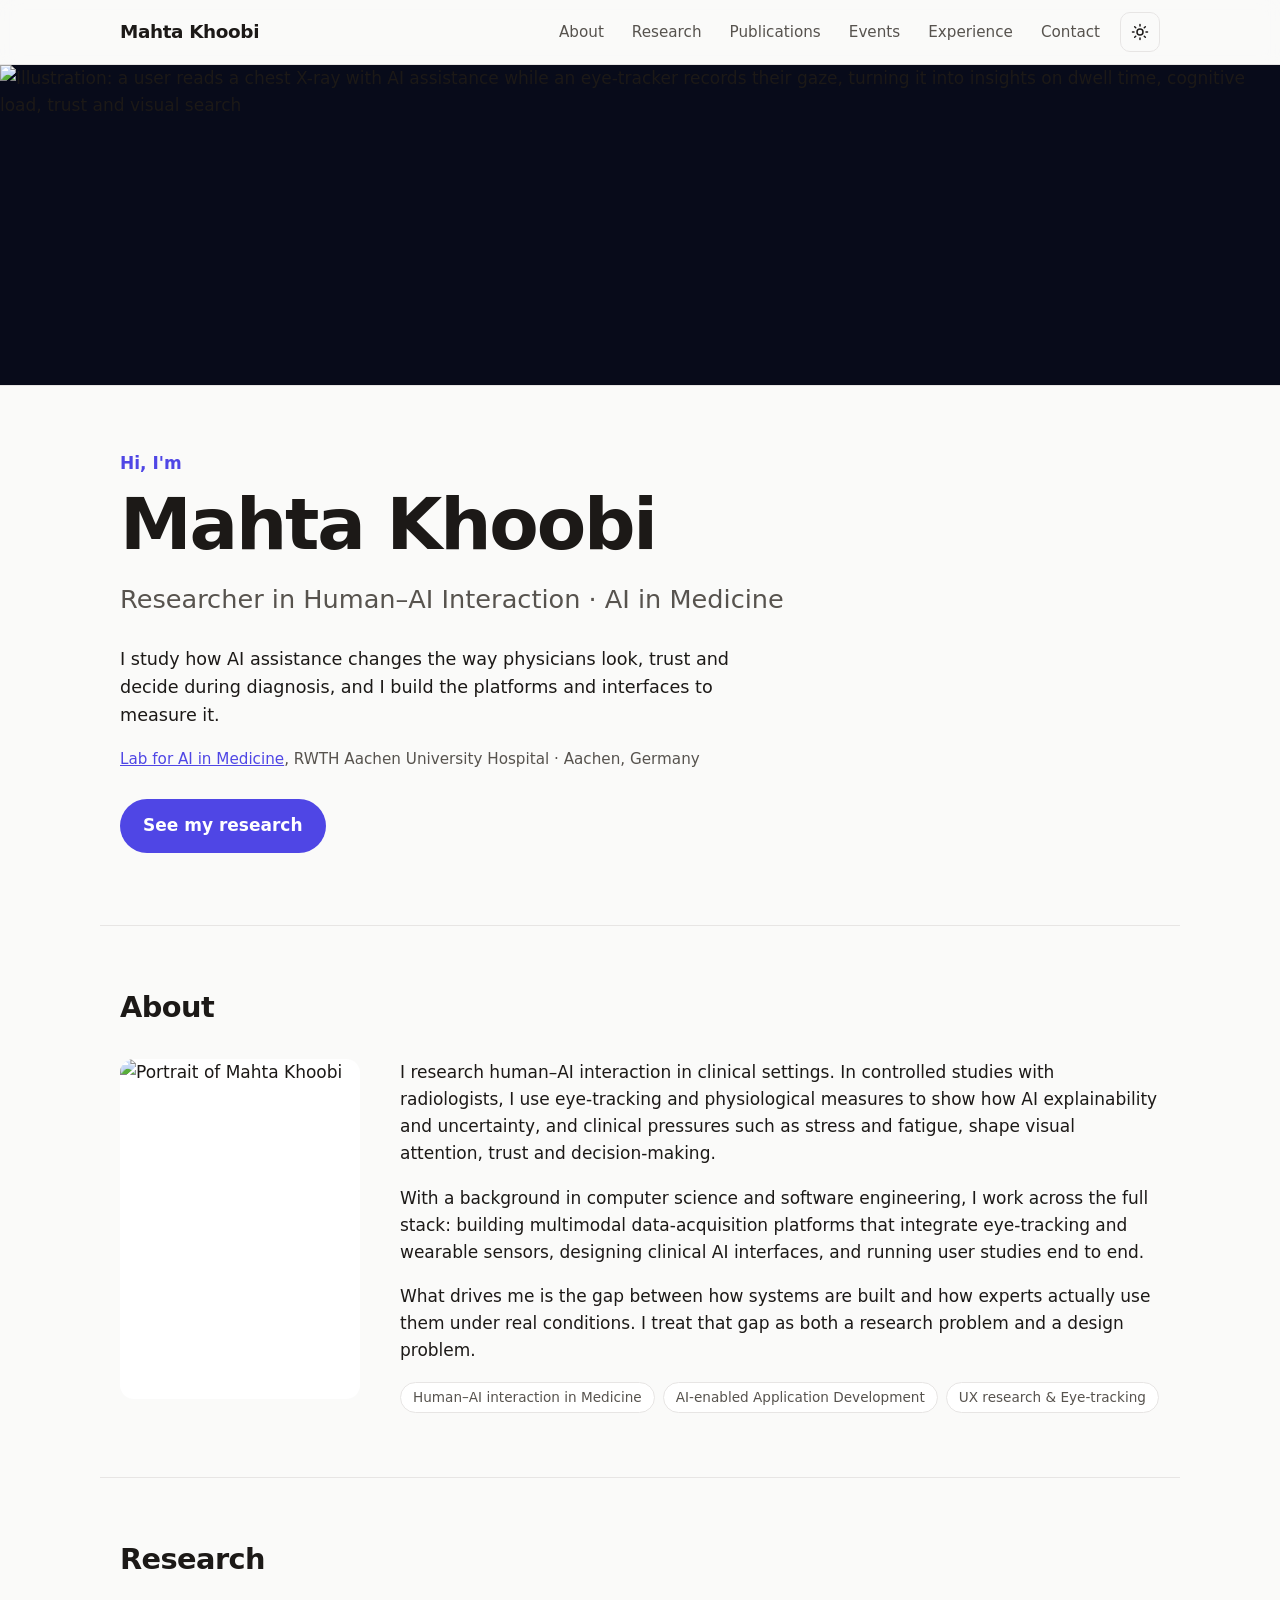
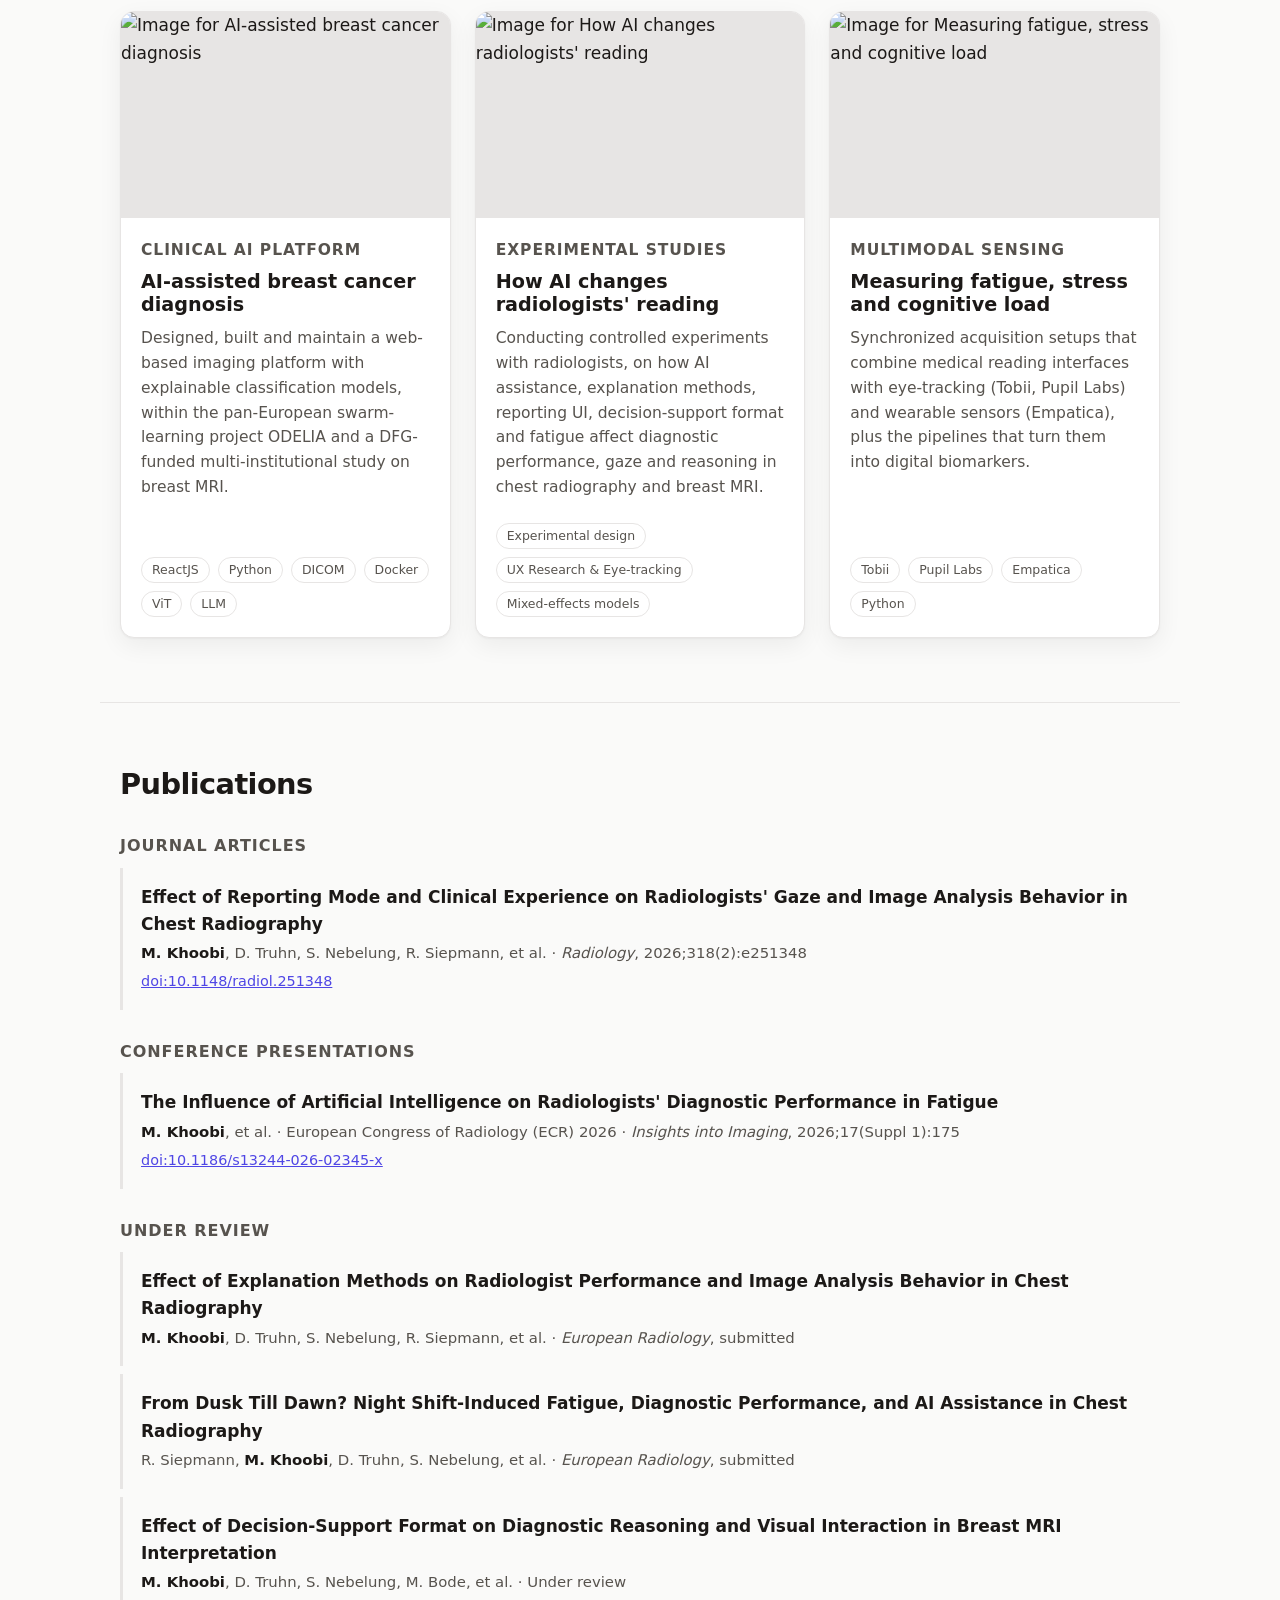
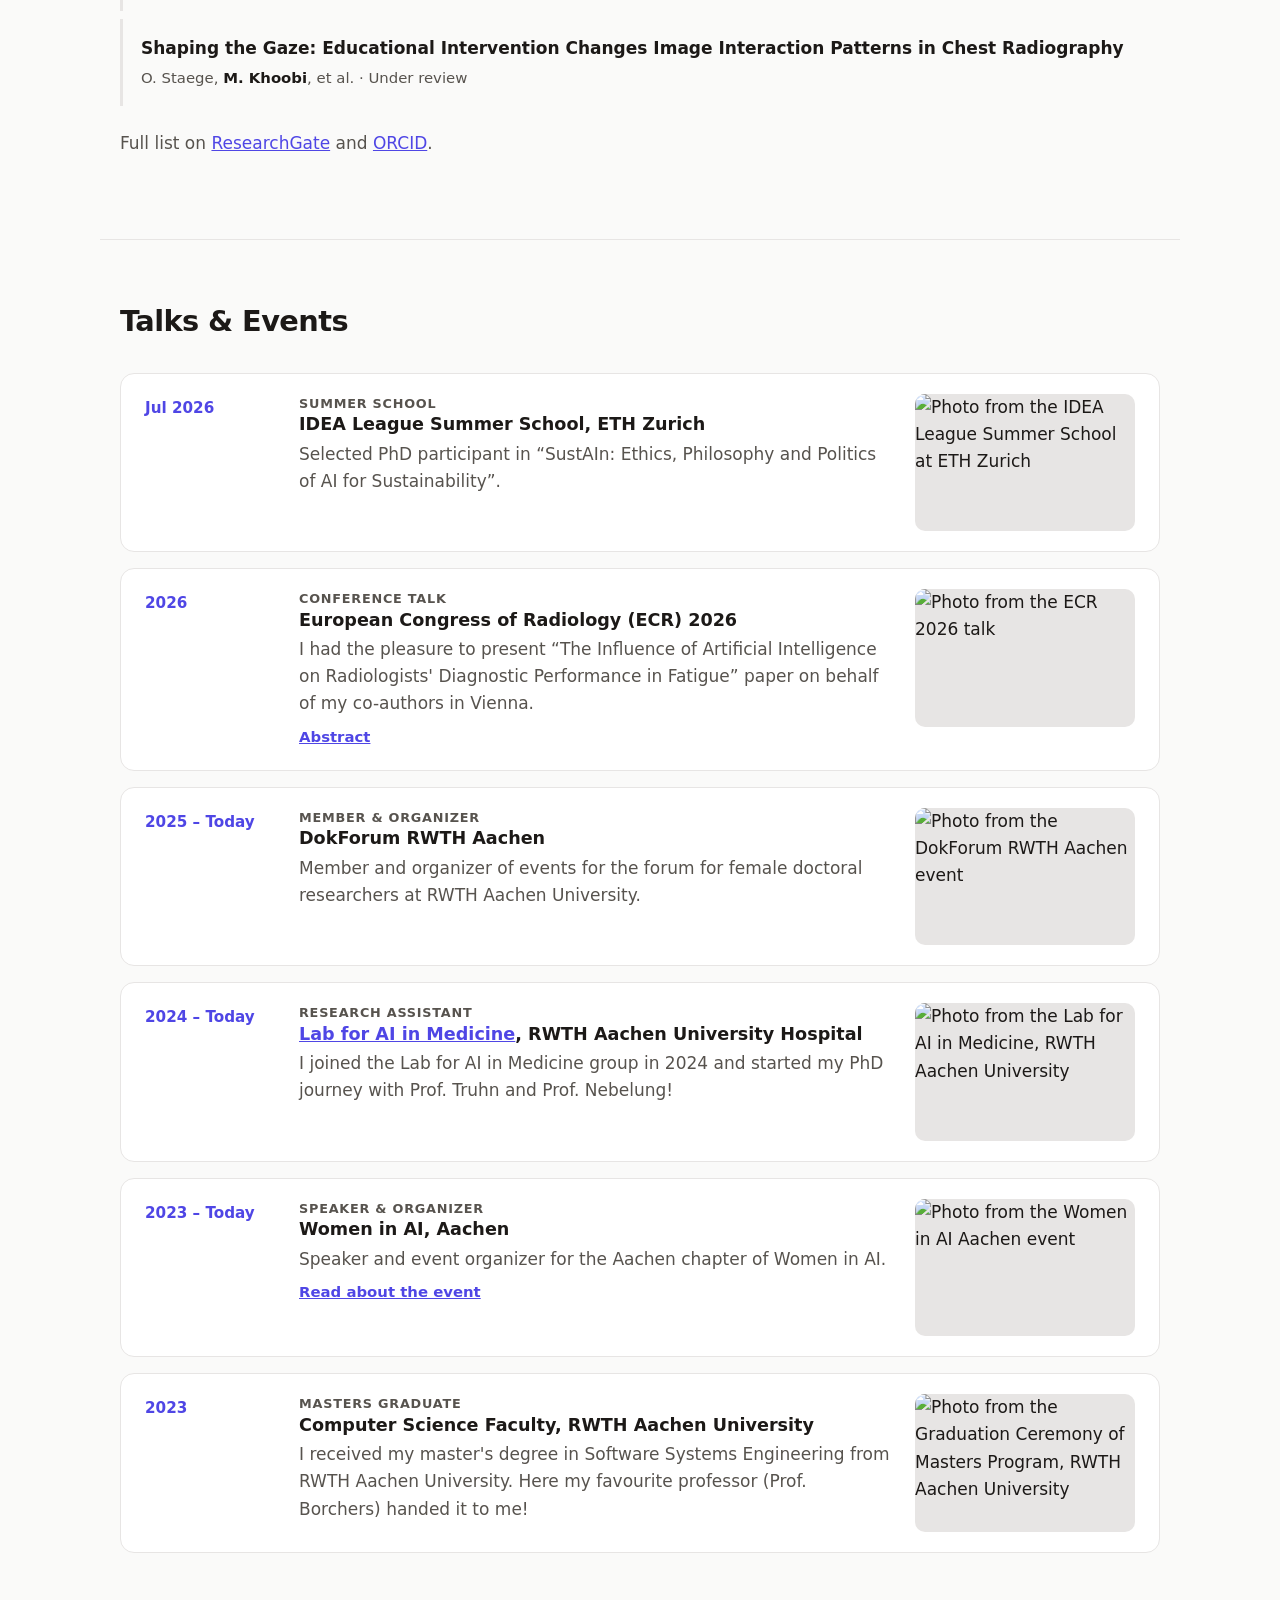
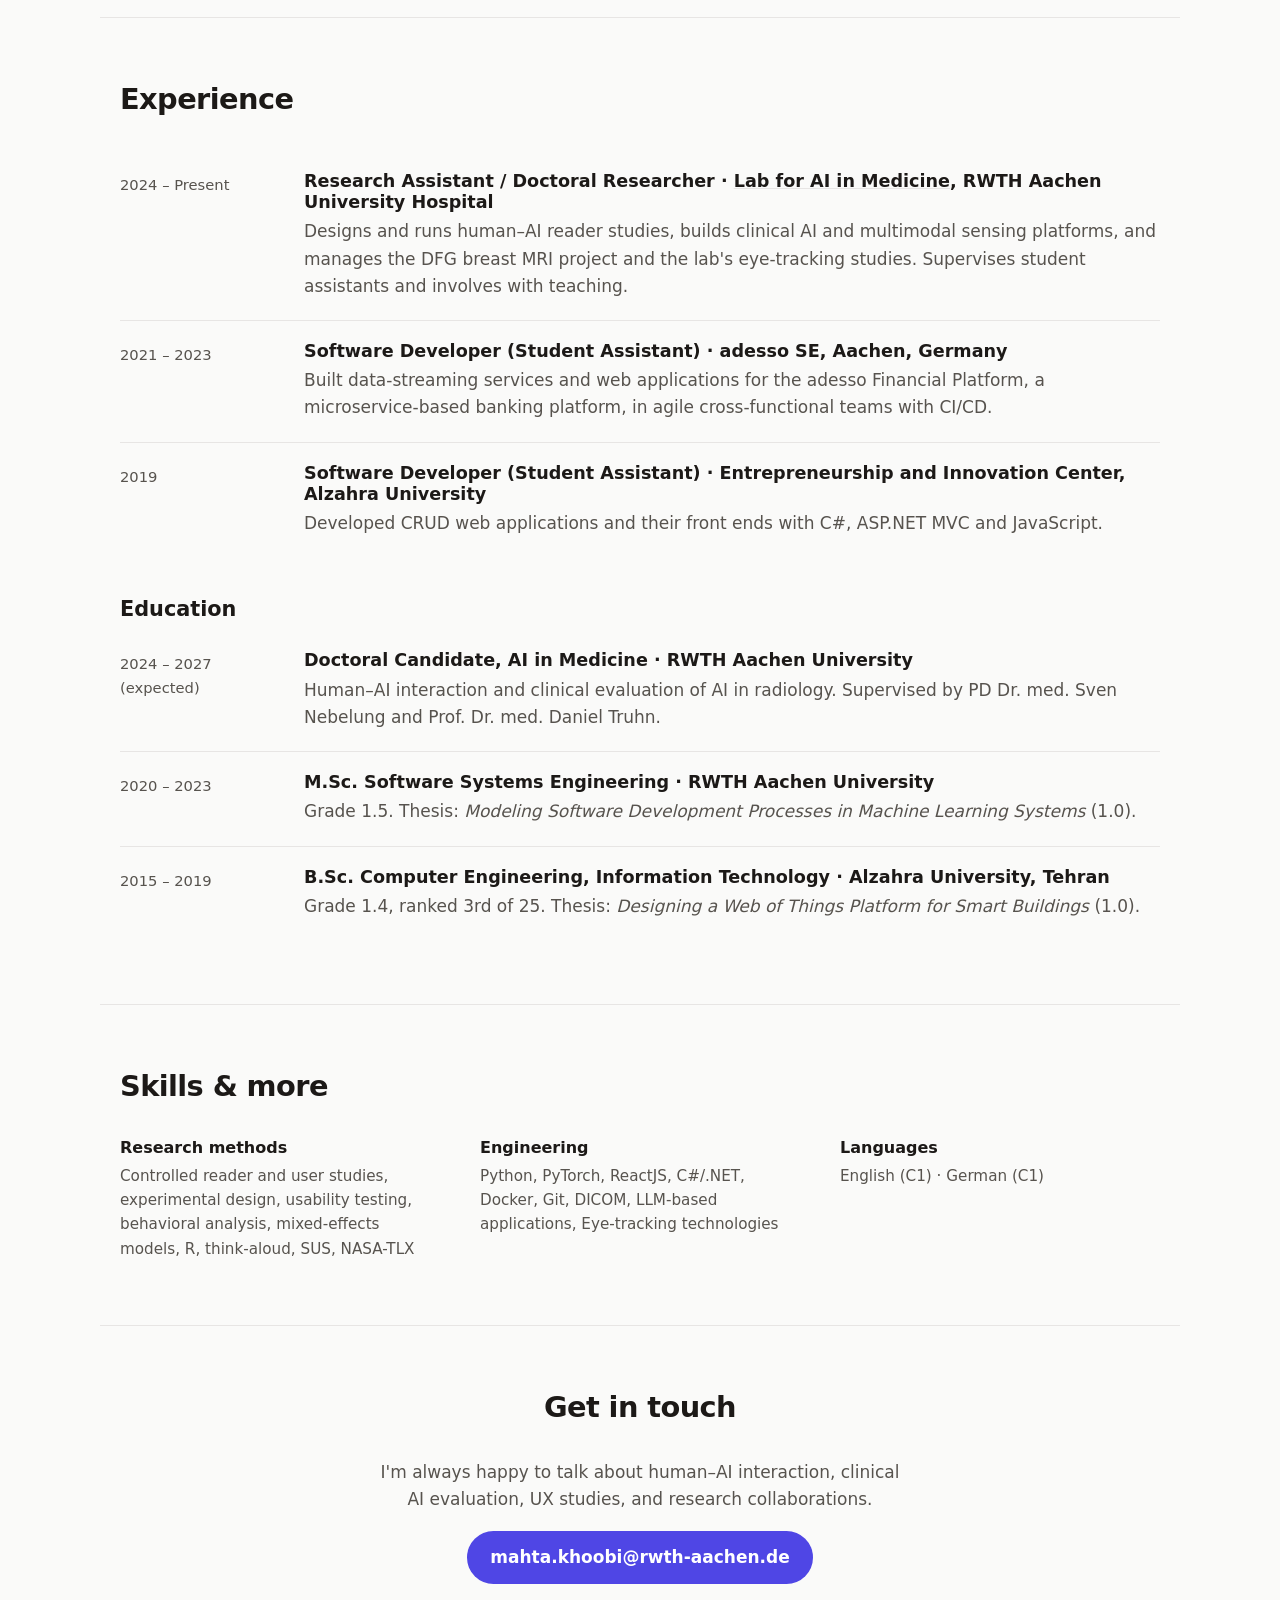
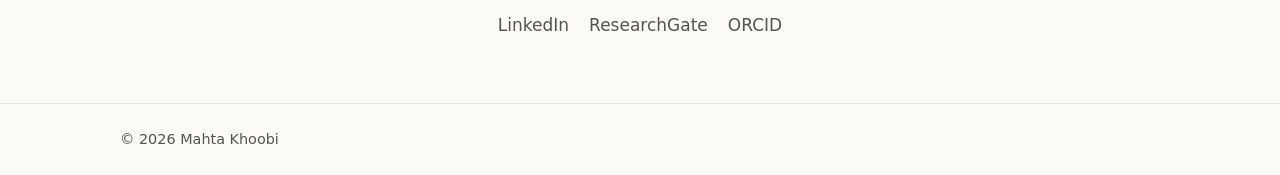
==== index.html @ 32b4226f "Add files via upload" ====
<!doctype html>
<html lang="en">
<head>
  <meta charset="utf-8">
  <meta name="viewport" content="width=device-width, initial-scale=1">
  <title>Mahta Khoobi · Human–AI Interaction in Clinical AI</title>
  <meta name="description" content="Mahta Khoobi is a doctoral researcher at RWTH Aachen University studying how AI assistance changes the way radiologists look, trust and decide.">
  <meta property="og:title" content="Mahta Khoobi · Human–AI Interaction in Clinical AI">
  <meta property="og:description" content="Doctoral researcher at RWTH Aachen University studying how AI assistance changes the way radiologists look, trust and decide.">
  <meta property="og:type" content="website">
  <meta property="og:image" content="assets/cover2.jpg">
  <link rel="icon" href="assets/favicon.svg" type="image/svg+xml">
  <link rel="stylesheet" href="styles.css">
  <script>
    // Apply saved theme before paint to avoid a flash.
    try {
      var t = localStorage.getItem('theme');
      if (t) document.documentElement.dataset.theme = t;
    } catch (e) {}
  </script>
</head>
<body>
  <a class="skip-link" href="#main">Skip to content</a>

  <header class="site-header">
    <div class="container header-inner">
      <a class="logo" href="#top" aria-label="Home">Mahta Khoobi</a>
      <nav class="nav" aria-label="Main">
        <button class="nav-toggle" aria-expanded="false" aria-controls="nav-links" aria-label="Open menu">
          <span></span><span></span><span></span>
        </button>
        <ul id="nav-links" class="nav-links">
          <li><a href="#about">About</a></li>
          <li><a href="#research">Research</a></li>
          <li><a href="#publications">Publications</a></li>
          <li><a href="#events">Events</a></li>
          <li><a href="#experience">Experience</a></li>
          <li><a href="#contact">Contact</a></li>
        </ul>
        <button class="theme-toggle" aria-label="Toggle dark mode" title="Toggle dark mode">
          <svg class="icon-sun" viewBox="0 0 24 24" aria-hidden="true"><circle cx="12" cy="12" r="4"/><path d="M12 2v2M12 20v2M4.9 4.9l1.4 1.4M17.7 17.7l1.4 1.4M2 12h2M20 12h2M4.9 19.1l1.4-1.4M17.7 6.3l1.4-1.4"/></svg>
          <svg class="icon-moon" viewBox="0 0 24 24" aria-hidden="true"><path d="M21 12.8A9 9 0 1 1 11.2 3a7 7 0 0 0 9.8 9.8z"/></svg>
        </button>
      </nav>
    </div>
  </header>

  <main id="main">
    <!-- ============ COVER ============ -->
    <div class="cover">
      <img src="assets/cover2.jpg" alt="Illustration: a user reads a chest X-ray with AI assistance while an eye-tracker records their gaze, turning it into insights on dwell time, cognitive load, trust and visual search" width="2400" height="600">
    </div>

    <!-- ============ HERO ============ -->
    <section id="top" class="hero container">
      <p class="eyebrow">Hi, I'm</p>
      <h1>Mahta Khoobi</h1>
      <p class="hero-role">Researcher in Human–AI Interaction · AI in Medicine</p>
      <p class="hero-pitch">I study how AI assistance changes the way physicians look, trust and decide during diagnosis, and I build the platforms and interfaces to measure it.</p>
      <p class="hero-meta"><a href="https://truhn.ai/page_id_34" target="_blank" rel="noopener">Lab for AI in Medicine</a>, RWTH Aachen University Hospital · Aachen, Germany</p>
      <div class="hero-actions">
        <a class="btn btn-primary" href="#research">See my research</a>
      </div>
    </section>

    <!-- ============ ABOUT ============ -->
    <section id="about" class="section container">
      <h2 class="section-title">About</h2>
      <div class="about-grid">
        <img class="avatar" src="assets/mahta.jpeg" alt="Portrait of Mahta Khoobi" width="240" height="340">
        <div class="about-text">
          <p>I research human–AI interaction in clinical settings. In controlled studies with radiologists, I use eye-tracking and physiological measures to show how AI explainability and uncertainty, and clinical pressures such as stress and fatigue, shape visual attention, trust and decision-making.</p>
          <p>With a background in computer science and software engineering, I work across the full stack: building multimodal data-acquisition platforms that integrate eye-tracking and wearable sensors, designing clinical AI interfaces, and running user studies end to end.</p>
          <p>What drives me is the gap between how systems are built and how experts actually use them under real conditions. I treat that gap as both a research problem and a design problem.</p>
          <ul class="tags" aria-label="Research interests">
            <li>Human–AI interaction in Medicine</li>
                    <li>AI-enabled Application Development</li>
                     <li>UX research & Eye-tracking</li>
          
     
      
        
          </ul>
        </div>
      </div>
    </section>

    <!-- ============ RESEARCH ============ -->
    <!-- EDIT: to add an image to a research card, put it in assets/research/ (e.g. assets/research/reader-study.jpg)
         and change that card's src="assets/research/placeholder.svg" to point at it. -->
    <section id="research" class="section container">
      <h2 class="section-title">Research</h2>
      <div class="project-grid">

        <article class="card">
          <img class="card-img" src="assets/research/breast-mri-viewer.jpg" alt="Image for AI-assisted breast cancer diagnosis" loading="lazy">
          <div class="card-body">
            <p class="card-kicker">Clinical AI platform</p>
            <h3>AI-assisted breast cancer diagnosis</h3>
            <p>Designed, built and maintain a web-based imaging platform with explainable classification models, within the pan-European swarm-learning project ODELIA and a DFG-funded multi-institutional study on breast MRI.</p>
            <ul class="tags small"><li>ReactJS</li><li>Python</li><li>DICOM</li><li>Docker</li><li>ViT</li><li>LLM</li></ul>
          </div>
        </article>
        <article class="card">
          <img class="card-img" src="assets/research/reader-study-setup.jpg" alt="Image for How AI changes radiologists' reading" loading="lazy">
          <div class="card-body">
            <p class="card-kicker">Experimental studies</p>
            <h3>How AI changes radiologists' reading</h3>
            <p>Conducting controlled experiments with radiologists, on how AI assistance, explanation methods, reporting UI, decision-support format and fatigue affect diagnostic performance, gaze and reasoning in chest radiography and breast MRI.</p>
            <ul class="tags small"><li>Experimental design</li><li>UX Research & Eye-tracking</li><li>Mixed-effects models</li></ul>
          </div>
        </article>


        <article class="card">
          <img class="card-img" src="assets/research/multimodal-sensing.jpg" alt="Image for Measuring fatigue, stress and cognitive load" loading="lazy">
          <div class="card-body">
            <p class="card-kicker">Multimodal sensing</p>
            <h3>Measuring fatigue, stress and cognitive load</h3>
            <p>Synchronized acquisition setups that combine medical reading interfaces with eye-tracking (Tobii, Pupil Labs) and wearable sensors (Empatica), plus the pipelines that turn them into digital biomarkers.</p>
            <ul class="tags small"><li>Tobii</li><li>Pupil Labs</li><li>Empatica</li><li>Python</li></ul>
          </div>
        </article>
<!-- 
        <article class="card">
          <img class="card-img" src="assets/research/placeholder.svg" alt="Image for Gaze-based coverage assistant" loading="lazy">
          <div class="card-body">
            <p class="card-kicker">Clinical Quality Assurance</p>
            <h3>Gaze-based coverage assistant</h3>
            <p>A real-time assistant in a customized OHIF DICOM viewer that flags under-inspected anatomic regions, evaluated in a prospective study comparing end-of-read and continuous feedback.</p>
            <ul class="tags small"><li>ReactJS</li><li>Python</li><li>Tobii SDK</li><li>UI/UX</li></ul>
          </div>
        </article>

        <article class="card">
          <img class="card-img" src="assets/research/placeholder.svg" alt="Image for Human–AI interaction in the real world" loading="lazy">
          <div class="card-body">
            <p class="card-kicker">In progress</p>
            <h3>Human–AI interaction in the real world</h3>
            <p>A multi-trial program on AI interface factors (uncertainty cues, output timing, visual grammar, model framing), time pressure and shift fatigue, transferring findings from radiography to knee MRI.</p>
            <ul class="tags small"><li>Factorial trials</li><li>Study design</li></ul>
          </div>
        </article> -->

      </div>
    </section>

    <!-- ============ PUBLICATIONS ============ -->
    <section id="publications" class="section container">
      <h2 class="section-title">Publications</h2>

      <h3 class="pub-heading">Journal articles</h3>
      <ol class="pubs">
        <li>
          <p class="pub-title">Effect of Reporting Mode and Clinical Experience on Radiologists' Gaze and Image Analysis Behavior in Chest Radiography</p>
          <p class="pub-meta"><strong>M. Khoobi</strong>, D. Truhn, S. Nebelung, R. Siepmann, et al. · <em>Radiology</em>, 2026;318(2):e251348</p>
          <a class="pub-link" href="https://doi.org/10.1148/radiol.251348" target="_blank" rel="noopener">doi:10.1148/radiol.251348</a>
        </li>
      </ol>

      <h3 class="pub-heading">Conference presentations</h3>
      <ol class="pubs">
        <li>
          <p class="pub-title">The Influence of Artificial Intelligence on Radiologists' Diagnostic Performance in Fatigue</p>
          <p class="pub-meta"><strong>M. Khoobi</strong>, et al. · European Congress of Radiology (ECR) 2026 · <em>Insights into Imaging</em>, 2026;17(Suppl 1):175</p>
          <a class="pub-link" href="https://doi.org/10.1186/s13244-026-02345-x" target="_blank" rel="noopener">doi:10.1186/s13244-026-02345-x</a>
        </li>
      </ol>

      <h3 class="pub-heading">Under review</h3>
      <ol class="pubs">
        <li>
          <p class="pub-title">Effect of Explanation Methods on Radiologist Performance and Image Analysis Behavior in Chest Radiography</p>
          <p class="pub-meta"><strong>M. Khoobi</strong>, D. Truhn, S. Nebelung, R. Siepmann, et al. · <em>European Radiology</em>, submitted</p>
        </li>
        <li>
          <p class="pub-title">From Dusk Till Dawn? Night Shift-Induced Fatigue, Diagnostic Performance, and AI Assistance in Chest Radiography</p>
          <p class="pub-meta">R. Siepmann, <strong>M. Khoobi</strong>, D. Truhn, S. Nebelung, et al. · <em>European Radiology</em>, submitted</p>
        </li>
        <li>
          <p class="pub-title">Effect of Decision-Support Format on Diagnostic Reasoning and Visual Interaction in Breast MRI Interpretation</p>
          <p class="pub-meta"><strong>M. Khoobi</strong>, D. Truhn, S. Nebelung, M. Bode, et al. · Under review</p>
        </li>
        <li>
          <p class="pub-title">Shaping the Gaze: Educational Intervention Changes Image Interaction Patterns in Chest Radiography</p>
          <p class="pub-meta">O. Staege, <strong>M. Khoobi</strong>, et al. · Under review</p>
        </li>
      </ol>

      <p class="pub-more">Full list on <a href="https://www.researchgate.net/profile/Mahta_Khoobi" target="_blank" rel="noopener">ResearchGate</a> and <a href="https://orcid.org/0009-0004-4038-6582" target="_blank" rel="noopener">ORCID</a>.</p>
    </section>

    <!-- ============ TALKS & EVENTS ============ -->
    <!-- EDIT: one <li> per event, newest first.
         Photos: put your image in assets/events/ (e.g. assets/events/ecr-2026.jpg) and change that event's
         <img src="assets/events/placeholder.svg"> to point at it. Update the alt text too. Delete the <img> to show no photo. -->
    <section id="events" class="section container">
      <h2 class="section-title">Talks &amp; Events</h2>
      <ol class="events">
        <li class="event">
          <img class="event-img" src="assets/events/zurich.jpeg" alt="Photo from the IDEA League Summer School at ETH Zurich" loading="lazy">
          <div class="event-date">Jul 2026</div>
          <div class="event-body">
            <p class="event-type">Summer school</p>
            <h3>IDEA League Summer School, ETH Zurich</h3>
            <p>Selected PhD participant in “SustAIn: Ethics, Philosophy and Politics of AI for Sustainability”.</p>
          </div>
        </li>
        <li class="event">
          <img class="event-img" src="assets/events/ecr.jpeg" alt="Photo from the ECR 2026 talk" loading="lazy">
          <div class="event-date">2026</div>
          <div class="event-body">
            <p class="event-type">Conference talk</p>
            <h3>European Congress of Radiology (ECR) 2026</h3>
            <p>I had the pleasure to present “The Influence of Artificial Intelligence on Radiologists' Diagnostic Performance in Fatigue” paper on behalf of my co-authors in Vienna.</p>
            <a class="event-link" href="https://doi.org/10.1186/s13244-026-02345-x" target="_blank" rel="noopener">Abstract</a>
          </div>
        </li>
        <li class="event">
          <img class="event-img" src="assets/events/dokforum.jpeg" alt="Photo from the DokForum RWTH Aachen event" loading="lazy">
          <div class="event-date">2025 – Today</div>
          <div class="event-body">
            <p class="event-type">Member & Organizer</p>
            <h3>DokForum RWTH Aachen</h3>
            <p>Member and organizer of events for the forum for female doctoral researchers at RWTH Aachen University. </p>
          </div>
        </li>
                    <li class="event">
          <img class="event-img" src="assets/events/uka.jpeg" alt="Photo from the Lab for AI in Medicine, RWTH Aachen University" loading="lazy">
          <div class="event-date">2024 – Today</div>
          <div class="event-body">
            <p class="event-type">Research Assistant</p>
            <h3><a href="https://truhn.ai/page_id_34" target="_blank" rel="noopener">Lab for AI in Medicine</a>, RWTH Aachen University Hospital</h3>
            <p>I joined the Lab for AI in Medicine group in 2024 and started my PhD journey with Prof. Truhn and Prof. Nebelung!</p>
          </div>
        </li>
        <li class="event">
          <img class="event-img" src="assets/events/wai1.jpeg" alt="Photo from the Women in AI Aachen event" loading="lazy">
          <div class="event-date">2023 – Today</div>
          <div class="event-body">
            <p class="event-type">Speaker &amp; organizer</p>
            <h3>Women in AI, Aachen</h3>
            <p>Speaker and event organizer for the Aachen chapter of Women in AI. </p>
            <a class="event-link" href="https://www.ai.rwth-aachen.de/cms/ki/das-ki-center/aktuelle-meldungen/~bmcmhs/staerkung-von-frauen-in-der-ki-science/?lidx=1" target="_blank" rel="noopener">Read about the event</a>
          </div>
        </li>
                    <li class="event">
          <img class="event-img" src="assets/events/mastersgrad.jpeg" alt="Photo from the Graduation Ceremony of Masters Program, RWTH Aachen University" loading="lazy">
          <div class="event-date">2023</div>
          <div class="event-body">
            <p class="event-type">Masters Graduate</p>
            <h3>Computer Science Faculty, RWTH Aachen University</h3>
            <p>I received my master's degree in Software Systems Engineering from RWTH Aachen University. Here my favourite professor (Prof. Borchers) handed it to me!</p>
          </div>
        </li>
  
      </ol>
    </section>

    <!-- ============ EXPERIENCE ============ -->
    <section id="experience" class="section container">
      <h2 class="section-title">Experience</h2>
      <ol class="timeline">
        <li>
          <div class="timeline-meta">2024 – Present</div>
          <div>
            <h3>Research Assistant / Doctoral Researcher · <a href="https://truhn.ai/page_id_34" target="_blank" rel="noopener">Lab for AI in Medicine</a>, RWTH Aachen University Hospital</h3>
            <p>Designs and runs human–AI reader studies, builds clinical AI and multimodal sensing platforms, and manages the DFG breast MRI project and the lab's eye-tracking studies. Supervises student assistants and involves with teaching.</p>
          </div>
        </li>
        <li>
          <div class="timeline-meta">2021 – 2023</div>
          <div>
            <h3>Software Developer (Student Assistant) · adesso SE, Aachen, Germany</h3>
            <p>Built data-streaming services and web applications for the adesso Financial Platform, a microservice-based banking platform, in agile cross-functional teams with CI/CD.</p>
          </div>
        </li>
        <li>
          <div class="timeline-meta">2019</div>
          <div>
            <h3>Software Developer (Student Assistant) · Entrepreneurship and Innovation Center, Alzahra University</h3>
            <p>Developed CRUD web applications and their front ends with C#, ASP.NET MVC and JavaScript.</p>
          </div>
        </li>
      </ol>

      <h3 class="sub-title">Education</h3>
      <ol class="timeline">
        <li>
          <div class="timeline-meta">2024 – 2027 (expected)</div>
          <div>
            <h3>Doctoral Candidate, AI in Medicine · RWTH Aachen University</h3>
            <p>Human–AI interaction and clinical evaluation of AI in radiology. Supervised by PD Dr. med. Sven Nebelung and Prof. Dr. med. Daniel Truhn.</p>
          </div>
        </li>
        <li>
          <div class="timeline-meta">2020 – 2023</div>
          <div>
            <h3>M.Sc. Software Systems Engineering · RWTH Aachen University</h3>
            <p>Grade 1.5. Thesis: <em>Modeling Software Development Processes in Machine Learning Systems</em> (1.0).</p>
          </div>
        </li>
        <li>
          <div class="timeline-meta">2015 – 2019</div>
          <div>
            <h3>B.Sc. Computer Engineering, Information Technology · Alzahra University, Tehran</h3>
            <p>Grade 1.4, ranked 3rd of 25. Thesis: <em>Designing a Web of Things Platform for Smart Buildings</em> (1.0).</p>
          </div>
        </li>
      </ol>
    </section>

    <!-- ============ SKILLS ============ -->
    <section id="skills" class="section container">
      <h2 class="section-title">Skills &amp; more</h2>
      <div class="skills-grid">
        <div>
          <h3>Research methods</h3>
          <p>Controlled reader and user studies, experimental design, usability testing, behavioral analysis, mixed-effects models, R, think-aloud, SUS, NASA-TLX</p>
        </div>

        <div>
          <h3>Engineering</h3>
          <p>Python, PyTorch, ReactJS, C#/.NET, Docker, Git, DICOM, LLM-based applications, Eye-tracking technologies</p>
        </div>
    
        <div>
          <h3>Languages</h3>
          <p>English (C1) · German (C1)</p>
        </div>
      </div>
    </section>

    <!-- ============ CONTACT ============ -->
    <section id="contact" class="section container contact">
      <h2 class="section-title">Get in touch</h2>
      <p>I'm always happy to talk about human–AI interaction, clinical AI evaluation, UX studies, and research collaborations.</p>
      <a class="btn btn-primary" href="mailto:mahta.khoobi@rwth-aachen.de">mahta.khoobi@rwth-aachen.de</a>
      <ul class="socials">
        <li><a href="https://www.linkedin.com/in/mahta-khoobi" target="_blank" rel="noopener">LinkedIn</a></li>
        <li><a href="https://www.researchgate.net/profile/Mahta_Khoobi" target="_blank" rel="noopener">ResearchGate</a></li>
        <li><a href="https://orcid.org/0009-0004-4038-6582" target="_blank" rel="noopener">ORCID</a></li>
      </ul>
    </section>
  </main>

  <footer class="site-footer">
    <div class="container">
      <p>© <span id="year"></span> Mahta Khoobi</p>
    </div>
  </footer>

  <script src="script.js"></script>
</body>
</html>
---- styles.css ----
/* ==========================================================
   Colors and fonts. Change --accent to restyle the whole site.
   ========================================================== */
:root {
  --accent: #4f46e5;
  --accent-contrast: #ffffff;
  --bg: #fafaf9;
  --surface: #ffffff;
  --text: #1c1917;
  --muted: #57534e;
  --border: #e7e5e4;
  --shadow: 0 1px 2px rgb(0 0 0 / 0.04), 0 8px 24px rgb(0 0 0 / 0.06);
  --radius: 14px;
  --font: system-ui, -apple-system, "Segoe UI", Roboto, "Helvetica Neue", Arial, sans-serif;
  --max: 1080px;
  color-scheme: light;
}

@media (prefers-color-scheme: dark) {
  :root:not([data-theme="light"]) {
    --accent: #818cf8;
    --accent-contrast: #0c0a09;
    --bg: #0c0a09;
    --surface: #1c1917;
    --text: #f5f5f4;
    --muted: #a8a29e;
    --border: #292524;
    --shadow: 0 1px 2px rgb(0 0 0 / 0.3), 0 8px 24px rgb(0 0 0 / 0.3);
    color-scheme: dark;
  }
}
:root[data-theme="dark"] {
  --accent: #818cf8;
  --accent-contrast: #0c0a09;
  --bg: #0c0a09;
  --surface: #1c1917;
  --text: #f5f5f4;
  --muted: #a8a29e;
  --border: #292524;
  --shadow: 0 1px 2px rgb(0 0 0 / 0.3), 0 8px 24px rgb(0 0 0 / 0.3);
  color-scheme: dark;
}

/* ---------- Base ---------- */
*, *::before, *::after { box-sizing: border-box; }
html { scroll-behavior: smooth; scroll-padding-top: 72px; }
body {
  margin: 0;
  font-family: var(--font);
  font-size: 17px;
  line-height: 1.6;
  color: var(--text);
  background: var(--bg);
  -webkit-font-smoothing: antialiased;
}
img { max-width: 100%; display: block; }
a { color: var(--accent); }
h1, h2, h3 { line-height: 1.2; margin: 0 0 0.5em; }
p { margin: 0 0 1em; }

.container { width: 100%; max-width: var(--max); margin: 0 auto; padding: 0 20px; }

.skip-link {
  position: absolute; left: -9999px; top: 8px;
  background: var(--accent); color: var(--accent-contrast);
  padding: 8px 12px; border-radius: 8px; z-index: 100;
}
.skip-link:focus { left: 8px; }

:focus-visible { outline: 2px solid var(--accent); outline-offset: 3px; border-radius: 4px; }

/* ---------- Header ---------- */
.site-header {
  position: sticky; top: 0; z-index: 50;
  background: color-mix(in srgb, var(--bg) 85%, transparent);
  backdrop-filter: saturate(160%) blur(10px);
  border-bottom: 1px solid var(--border);
}
.header-inner { display: flex; align-items: center; justify-content: space-between; height: 64px; }
.logo { font-weight: 800; font-size: 1.15rem; color: var(--text); text-decoration: none; letter-spacing: -0.02em; }
.nav { display: flex; align-items: center; gap: 8px; }
.nav-links { list-style: none; display: flex; gap: 4px; margin: 0; padding: 0; }
.nav-links a {
  color: var(--muted); text-decoration: none; padding: 8px 12px; border-radius: 8px; font-size: 0.95rem;
}
.nav-links a:hover { color: var(--text); background: var(--surface); }

.theme-toggle, .nav-toggle {
  background: none; border: 1px solid var(--border); color: var(--text);
  width: 40px; height: 40px; border-radius: 10px; cursor: pointer;
  display: inline-grid; place-items: center;
}
.theme-toggle svg { width: 18px; height: 18px; fill: none; stroke: currentColor; stroke-width: 2; stroke-linecap: round; }
.icon-moon { display: none; }
:root[data-theme="dark"] .icon-sun { display: none; }
:root[data-theme="dark"] .icon-moon { display: block; }
@media (prefers-color-scheme: dark) {
  :root:not([data-theme="light"]) .icon-sun { display: none; }
  :root:not([data-theme="light"]) .icon-moon { display: block; }
}

.nav-toggle { display: none; gap: 4px; align-content: center; }
.nav-toggle span { display: block; width: 18px; height: 2px; background: currentColor; border-radius: 2px; }

@media (max-width: 720px) {
  .nav-toggle { display: inline-grid; }
  .nav-links {
    position: absolute; top: 64px; left: 0; right: 0;
    flex-direction: column; gap: 0; padding: 8px 20px 16px;
    background: var(--bg); border-bottom: 1px solid var(--border);
    display: none;
  }
  .nav-links.open { display: flex; }
  .nav-links a { display: block; padding: 12px 0; }
}

/* ---------- Cover ---------- */
.cover { background: #080b1a; border-bottom: 1px solid var(--border); }
.cover img { width: 100%; height: auto; max-width: 1920px; margin: 0 auto; aspect-ratio: 4 / 1; min-height: 180px; object-fit: cover; object-position: 45% center; }

/* ---------- Hero ---------- */
.hero { padding-top: 64px; padding-bottom: 72px; }
.eyebrow { color: var(--accent); font-weight: 600; margin-bottom: 0.25em; }
.hero h1 { font-size: clamp(2.6rem, 7vw, 4.5rem); letter-spacing: -0.03em; margin-bottom: 0.15em; }
.hero-role { font-size: clamp(1.2rem, 3vw, 1.6rem); color: var(--muted); font-weight: 500; }
.hero-pitch { max-width: 60ch; font-size: 1.1rem; }
.hero-meta { color: var(--muted); font-size: 0.95rem; }
.hero-actions { display: flex; flex-wrap: wrap; gap: 12px; margin-top: 28px; }

.btn {
  display: inline-block; padding: 12px 22px; border-radius: 999px;
  font-weight: 600; text-decoration: none; border: 1px solid transparent;
  transition: transform 0.15s ease, background 0.15s ease;
}
.btn:hover { transform: translateY(-1px); }
.btn-primary { background: var(--accent); color: var(--accent-contrast); }
.btn-ghost { border-color: var(--border); color: var(--text); background: var(--surface); }

/* ---------- Sections ---------- */
.section { padding-top: 64px; padding-bottom: 64px; border-top: 1px solid var(--border); }
.section-title { font-size: 1.8rem; letter-spacing: -0.02em; margin-bottom: 1.2em; }

.about-grid { display: grid; grid-template-columns: 240px 1fr; gap: 40px; align-items: start; }
.avatar { width: 240px; height: 340px; object-fit: cover; object-position: top; border-radius: var(--radius); background: var(--surface); }
@media (max-width: 720px) {
  .about-grid { grid-template-columns: 1fr; }
  .avatar { width: 160px; height: 160px; }
}

.tags { list-style: none; display: flex; flex-wrap: wrap; gap: 8px; padding: 0; margin: 16px 0 0; }
.tags li {
  font-size: 0.85rem; padding: 4px 12px; border-radius: 999px;
  background: var(--surface); border: 1px solid var(--border); color: var(--muted);
}
.tags.small li { font-size: 0.78rem; padding: 2px 10px; }

/* ---------- Projects ---------- */
.project-grid { display: grid; grid-template-columns: repeat(auto-fill, minmax(280px, 1fr)); gap: 24px; }
.card {
  background: var(--surface); border: 1px solid var(--border); border-radius: var(--radius);
  overflow: hidden; box-shadow: var(--shadow); display: flex; flex-direction: column;
  transition: transform 0.2s ease;
}
.card:hover { transform: translateY(-3px); }
.card-img { aspect-ratio: 16 / 10; object-fit: cover; width: 100%; background: var(--border); }
.card-body { padding: 20px; display: flex; flex-direction: column; flex: 1; }
.card-body h3 { font-size: 1.2rem; }
.card-body p { color: var(--muted); font-size: 0.97rem; }
.card-links { display: flex; gap: 16px; margin-top: auto; padding-top: 16px; font-weight: 600; font-size: 0.95rem; }
.card-links a { text-decoration: none; }
.card-links a:hover { text-decoration: underline; }

.card-kicker { color: var(--accent); font-size: 0.8rem; font-weight: 700; text-transform: uppercase; letter-spacing: 0.06em; margin-bottom: 0.5em; }
.card-body .tags { margin-top: auto; padding-top: 8px; }

/* ---------- Publications ---------- */
.pub-heading { font-size: 1rem; color: var(--muted); text-transform: uppercase; letter-spacing: 0.06em; margin: 32px 0 12px; }
.pub-heading:first-of-type { margin-top: 0; }
.pubs { list-style: none; padding: 0; margin: 0; }
.pubs li { padding: 16px 0 16px 18px; border-left: 3px solid var(--border); margin-bottom: 8px; }
.pubs li:hover { border-left-color: var(--accent); }
.pub-title { font-weight: 600; margin-bottom: 0.25em; }
.pub-meta { color: var(--muted); font-size: 0.93rem; margin: 0; }
.pub-meta strong { color: var(--text); }
.pub-link { font-size: 0.9rem; display: inline-block; margin-top: 4px; overflow-wrap: anywhere; }
.pub-more { margin-top: 24px; color: var(--muted); }

/* ---------- Events ---------- */
.events { list-style: none; padding: 0; margin: 0; display: grid; gap: 16px; }
.event {
  display: grid; grid-template-columns: 130px 1fr 220px; grid-template-areas: "date body img"; gap: 24px; align-items: start;
  background: var(--surface); border: 1px solid var(--border); border-radius: var(--radius); padding: 20px 24px;
}
.event-date { color: var(--accent); font-weight: 700; font-size: 0.95rem; padding-top: 2px; }
.event-type { color: var(--muted); font-size: 0.8rem; font-weight: 700; text-transform: uppercase; letter-spacing: 0.06em; margin-bottom: 0.3em; }
.event-body h3 { font-size: 1.1rem; margin-bottom: 0.3em; }
.event-body p { color: var(--muted); margin: 0; }
.event-link { display: inline-block; margin-top: 8px; font-weight: 600; font-size: 0.93rem; }
.event-date { grid-area: date; }
.event-body { grid-area: body; }
.event-img { grid-area: img; width: 100%; aspect-ratio: 16 / 10; object-fit: cover; border-radius: 10px; background: var(--border); }
@media (max-width: 860px) {
  .event { grid-template-columns: 110px 1fr; grid-template-areas: "date body" "img img"; }
}
@media (max-width: 600px) { .event { grid-template-columns: 1fr; grid-template-areas: "img" "date" "body"; gap: 8px; padding: 18px; } }

/* ---------- Experience ---------- */
.timeline { list-style: none; padding: 0; margin: 0; }
.timeline li {
  display: grid; grid-template-columns: 160px 1fr; gap: 24px;
  padding: 20px 0; border-bottom: 1px solid var(--border);
}
.timeline li:last-child { border-bottom: 0; }
.timeline-meta { color: var(--muted); font-size: 0.92rem; padding-top: 2px; }
.timeline h3 { font-size: 1.1rem; margin-bottom: 0.3em; }
.timeline p { color: var(--muted); margin: 0; }
.timeline h3 a { color: inherit; text-decoration-color: var(--border); }
.sub-title { font-size: 1.3rem; margin: 40px 0 8px; }

/* ---------- Skills ---------- */
.skills-grid { display: grid; grid-template-columns: repeat(auto-fill, minmax(280px, 1fr)); gap: 28px 40px; }
.skills-grid h3 { font-size: 1rem; margin-bottom: 0.4em; }
.skills-grid p { color: var(--muted); font-size: 0.95rem; margin: 0; }
@media (max-width: 600px) {
  .timeline li { grid-template-columns: 1fr; gap: 4px; }
}

/* ---------- Contact ---------- */
.contact { text-align: center; }
.contact p { color: var(--muted); max-width: 50ch; margin-left: auto; margin-right: auto; }
.socials { list-style: none; display: flex; flex-wrap: wrap; justify-content: center; gap: 20px; padding: 0; margin: 28px 0 0; }
.socials a { color: var(--muted); text-decoration: none; font-weight: 500; }
.socials a:hover { color: var(--accent); }

/* ---------- Footer ---------- */
.site-footer { border-top: 1px solid var(--border); padding: 24px 0; color: var(--muted); font-size: 0.9rem; }
.site-footer p { margin: 0; }

/* ---------- Reveal on scroll ---------- */
.reveal { opacity: 0; transform: translateY(16px); transition: opacity 0.6s ease, transform 0.6s ease; }
.reveal.visible { opacity: 1; transform: none; }
@media (prefers-reduced-motion: reduce) {
  html { scroll-behavior: auto; }
  .reveal { opacity: 1; transform: none; transition: none; }
  .btn, .card { transition: none; }
}

/* ---------- Event photo lightbox ---------- */
.event-img, .card-img { cursor: zoom-in; transition: opacity 0.15s ease; }
.event-img:hover, .card-img:hover { opacity: 0.88; }
.lightbox {
  position: fixed; inset: 0; z-index: 200; display: none;
  align-items: center; justify-content: center; padding: 24px;
  background: rgb(0 0 0 / 0.88); cursor: zoom-out;
}
.lightbox.open { display: flex; }
.lightbox img { max-width: 100%; max-height: 100%; object-fit: contain; border-radius: 8px; box-shadow: 0 10px 40px rgb(0 0 0 / 0.5); }
.lightbox-close {
  position: absolute; top: 16px; right: 16px; width: 44px; height: 44px; border-radius: 50%;
  border: 0; background: rgb(255 255 255 / 0.15); color: #fff; font-size: 26px; line-height: 1; cursor: pointer;
}
.lightbox-close:hover { background: rgb(255 255 255 / 0.3); }
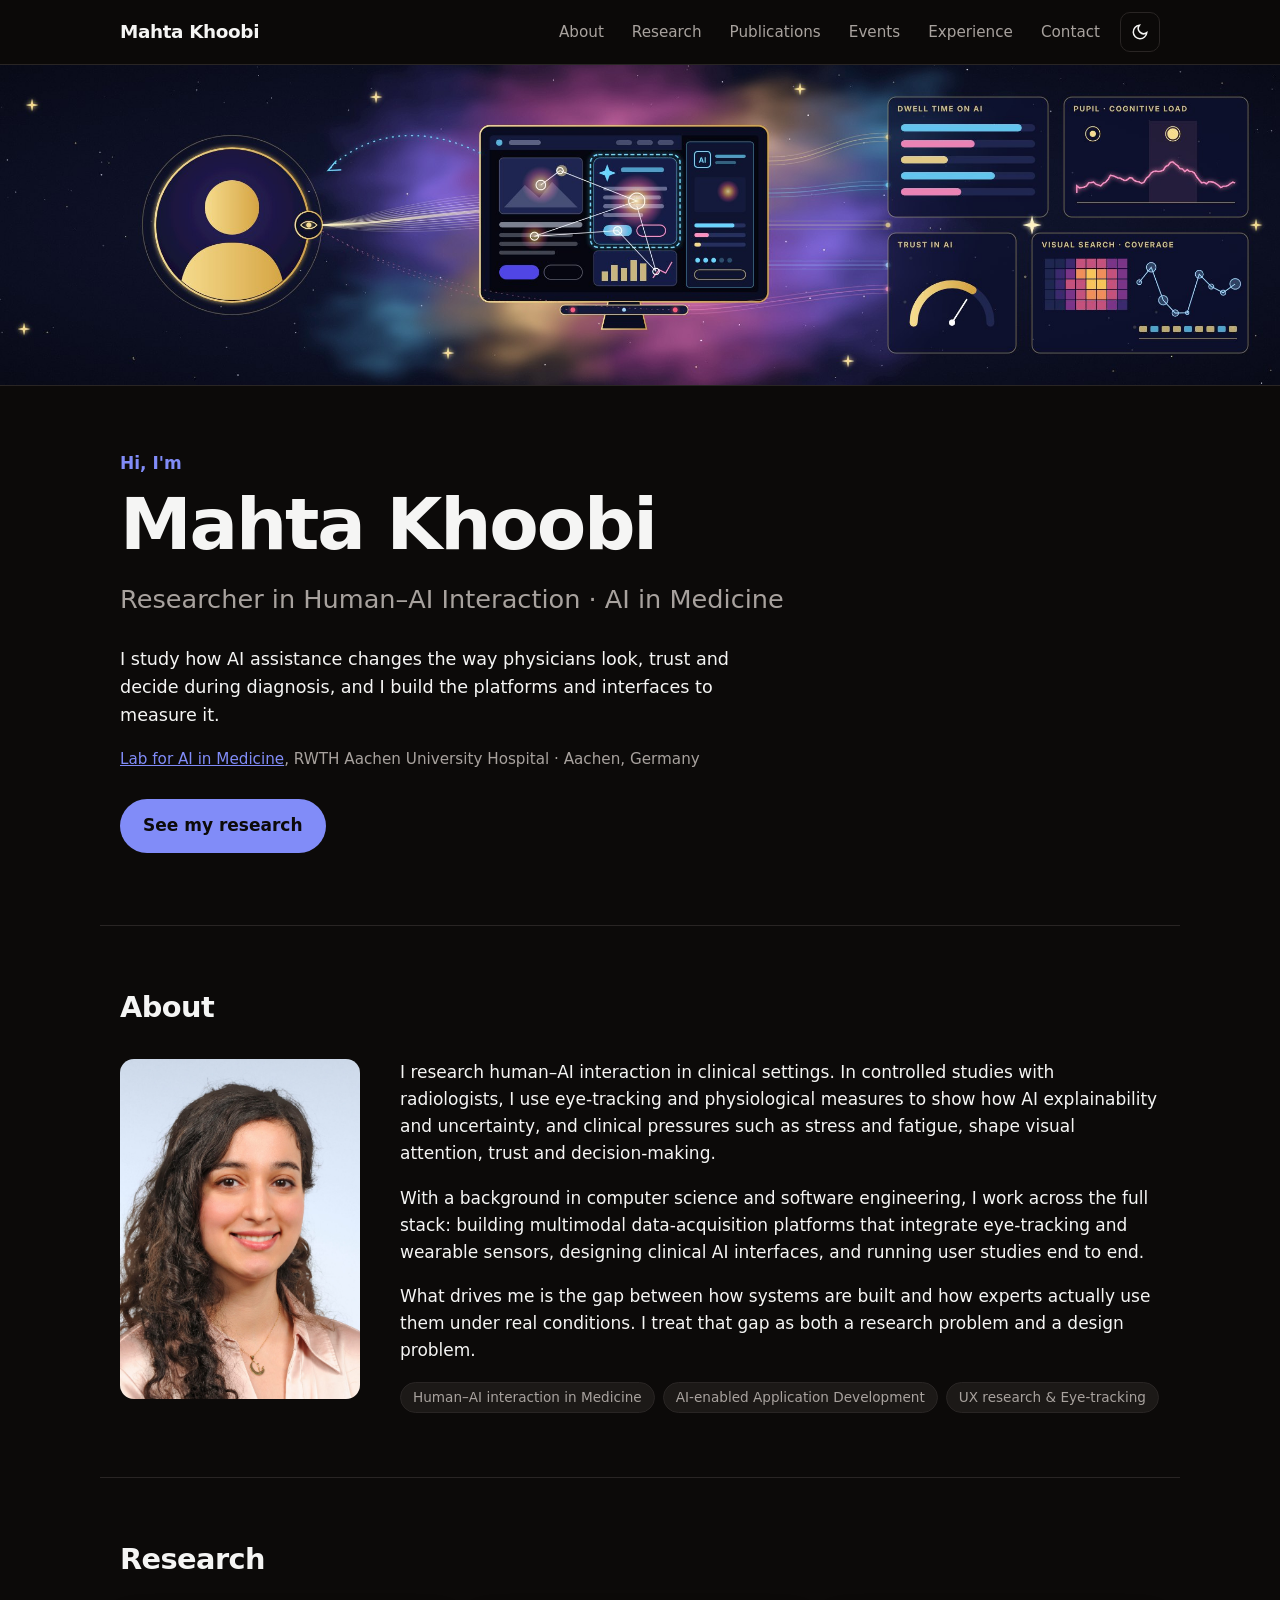
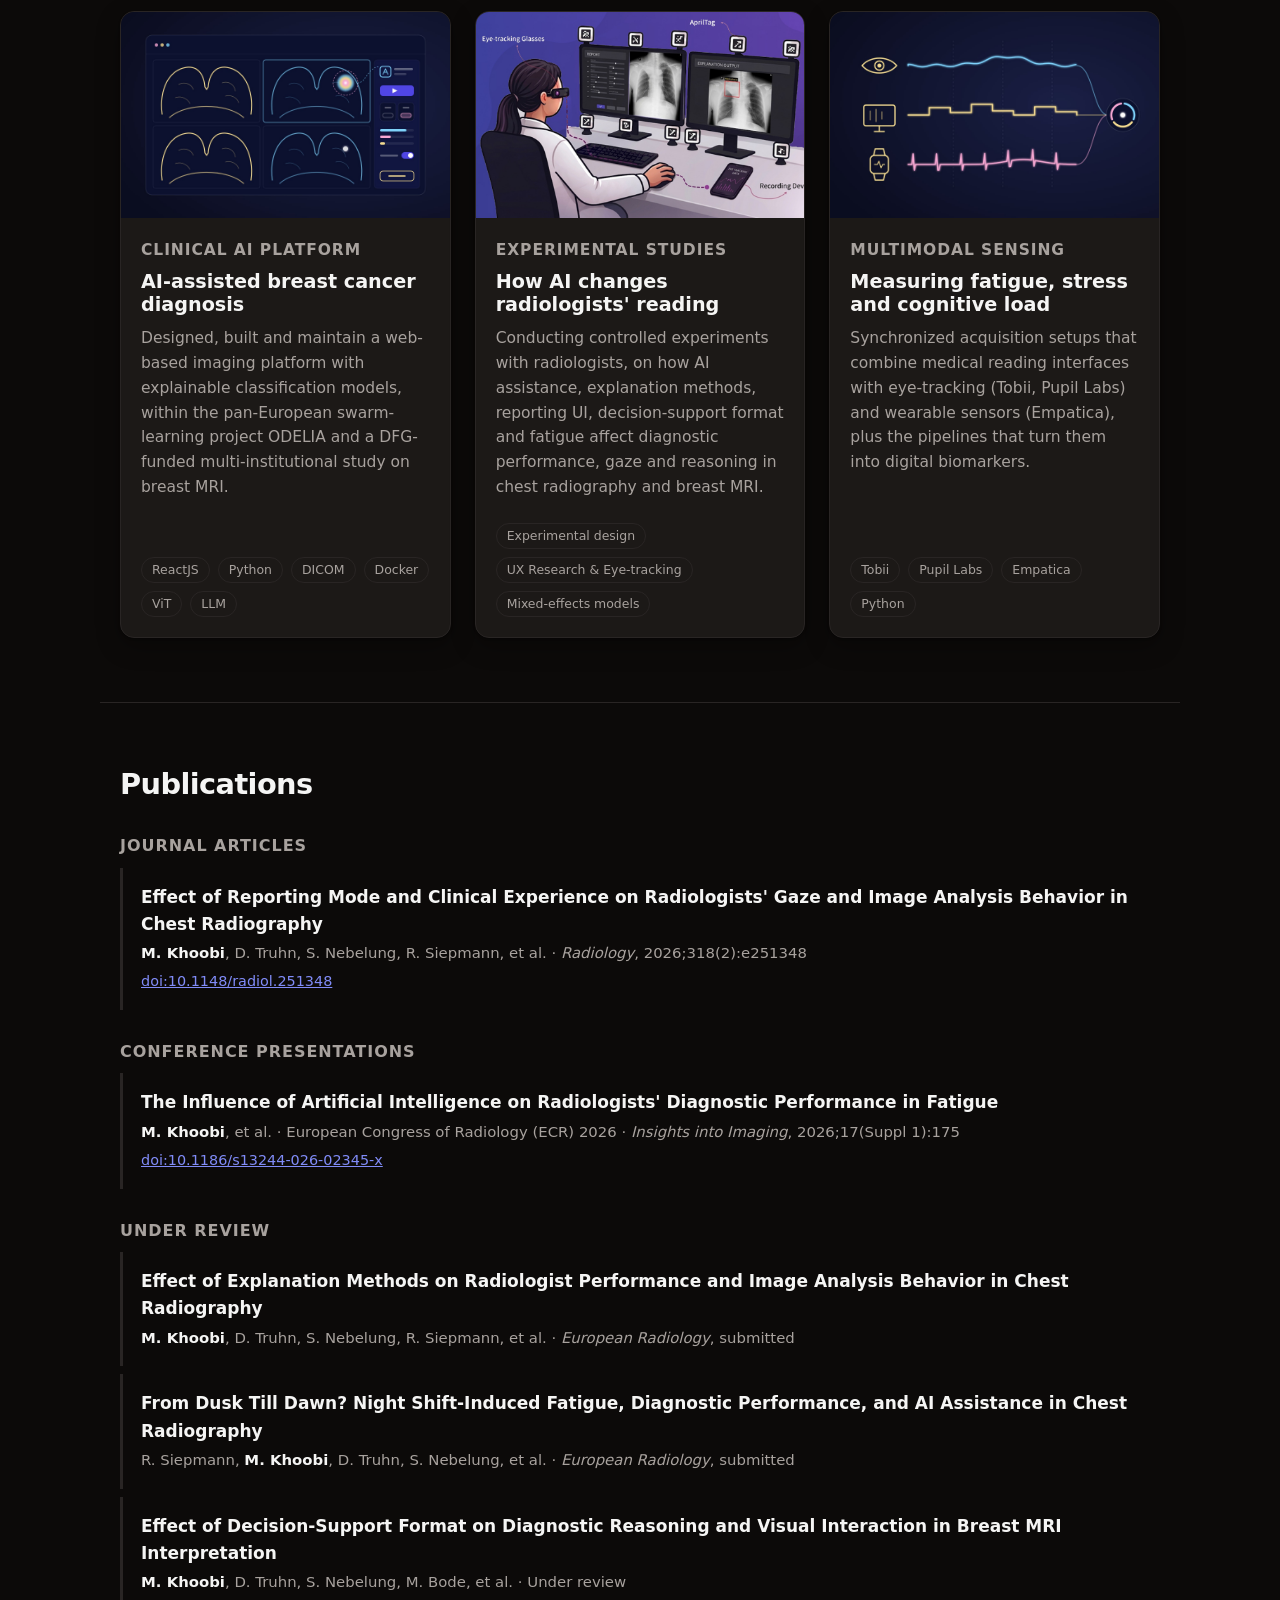
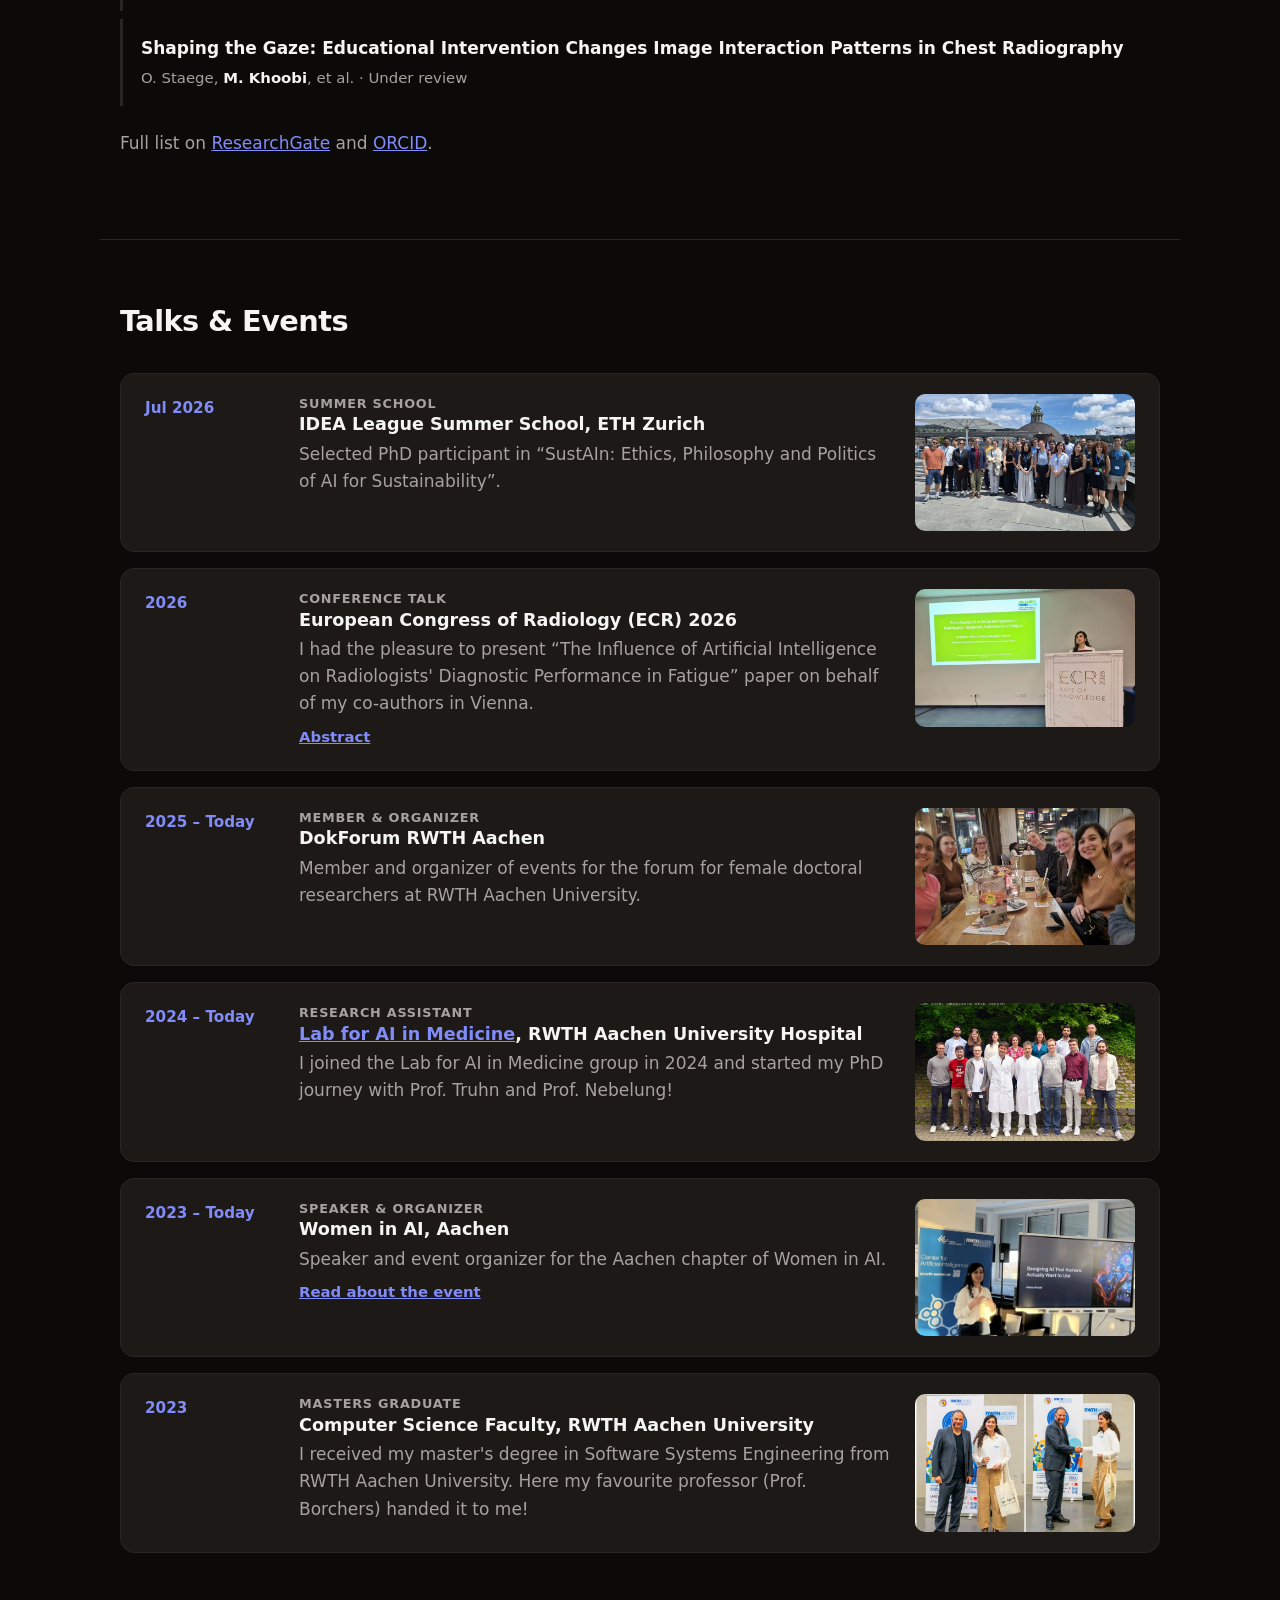
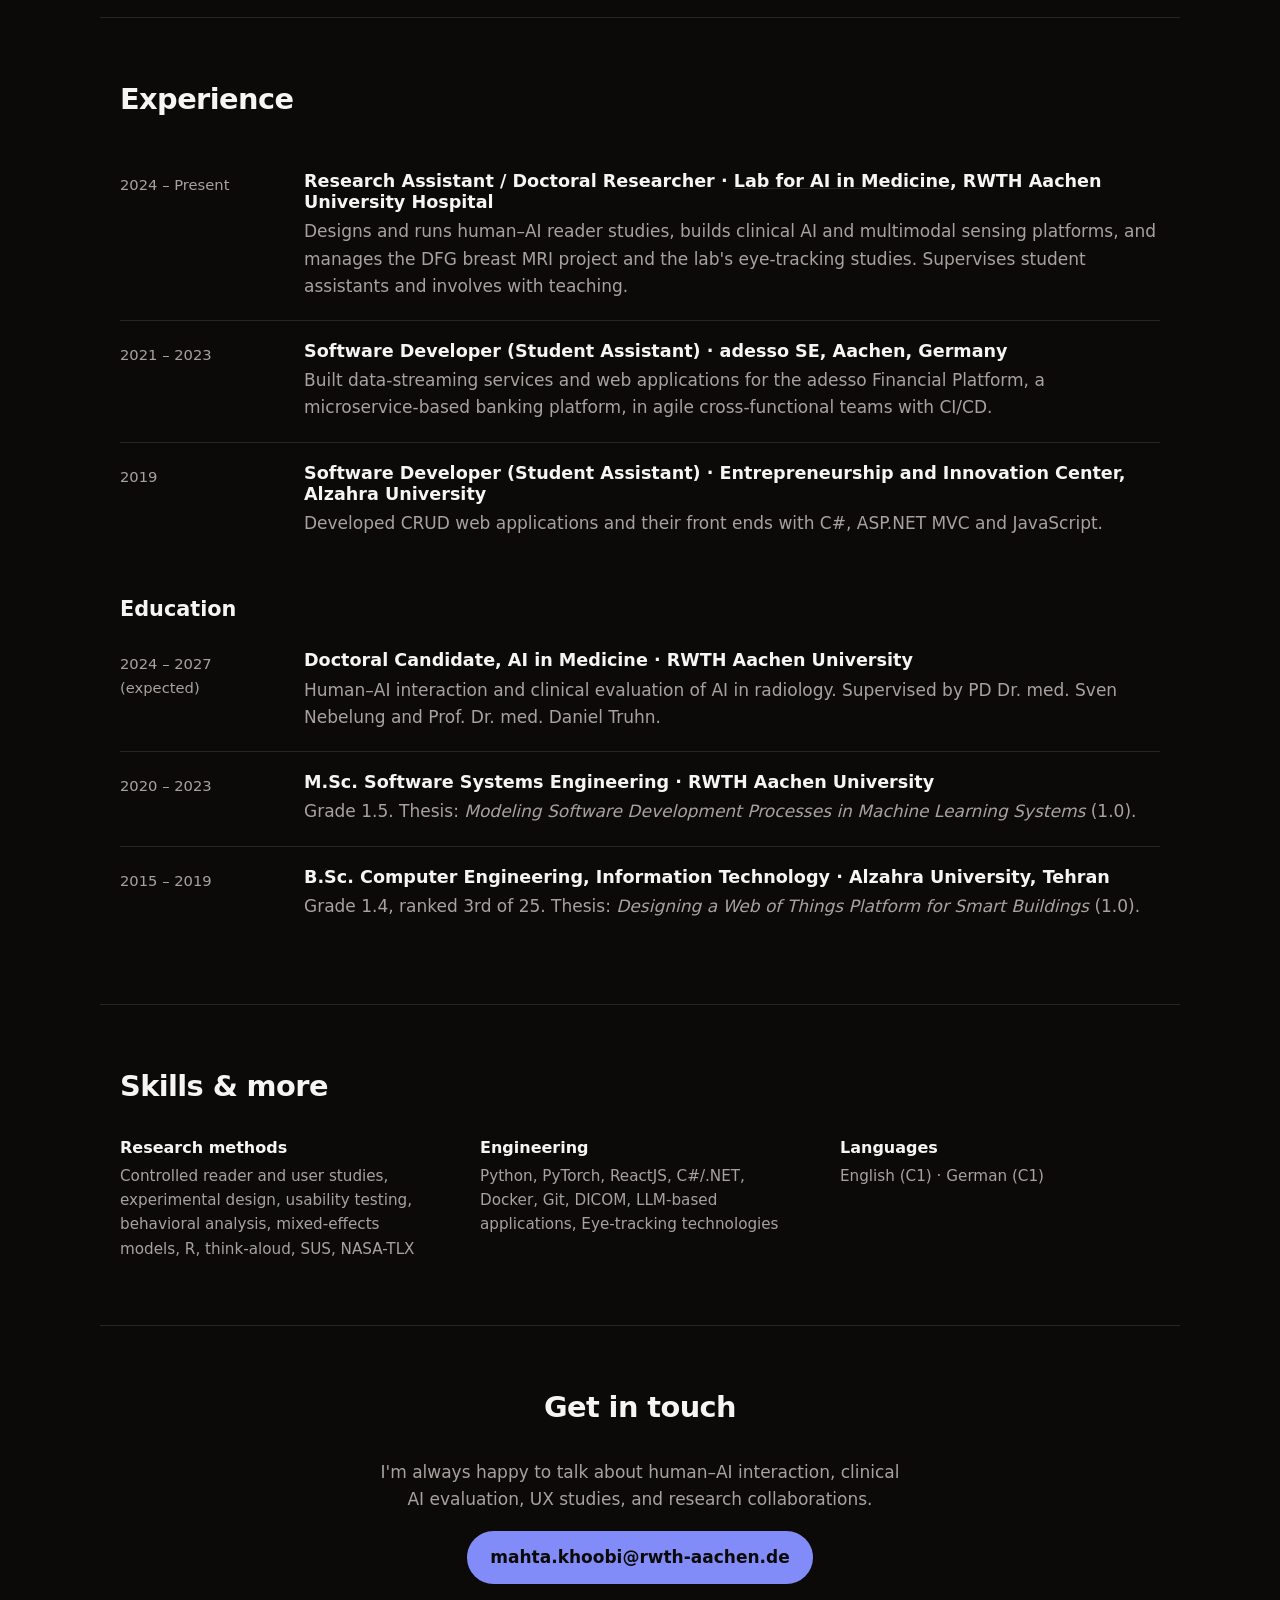
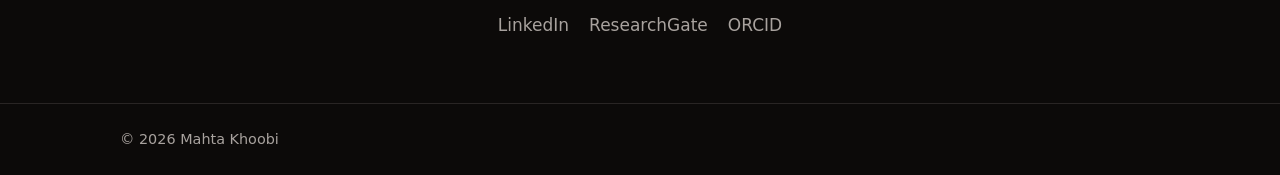
==== commit 13a4b704: "Add darkmode as default" ====
--- a/index.html
+++ b/index.html
@@ -1,5 +1,5 @@
 <!doctype html>
-<html lang="en">
+<html lang="en" data-theme="dark">
 <head>
   <meta charset="utf-8">
   <meta name="viewport" content="width=device-width, initial-scale=1">
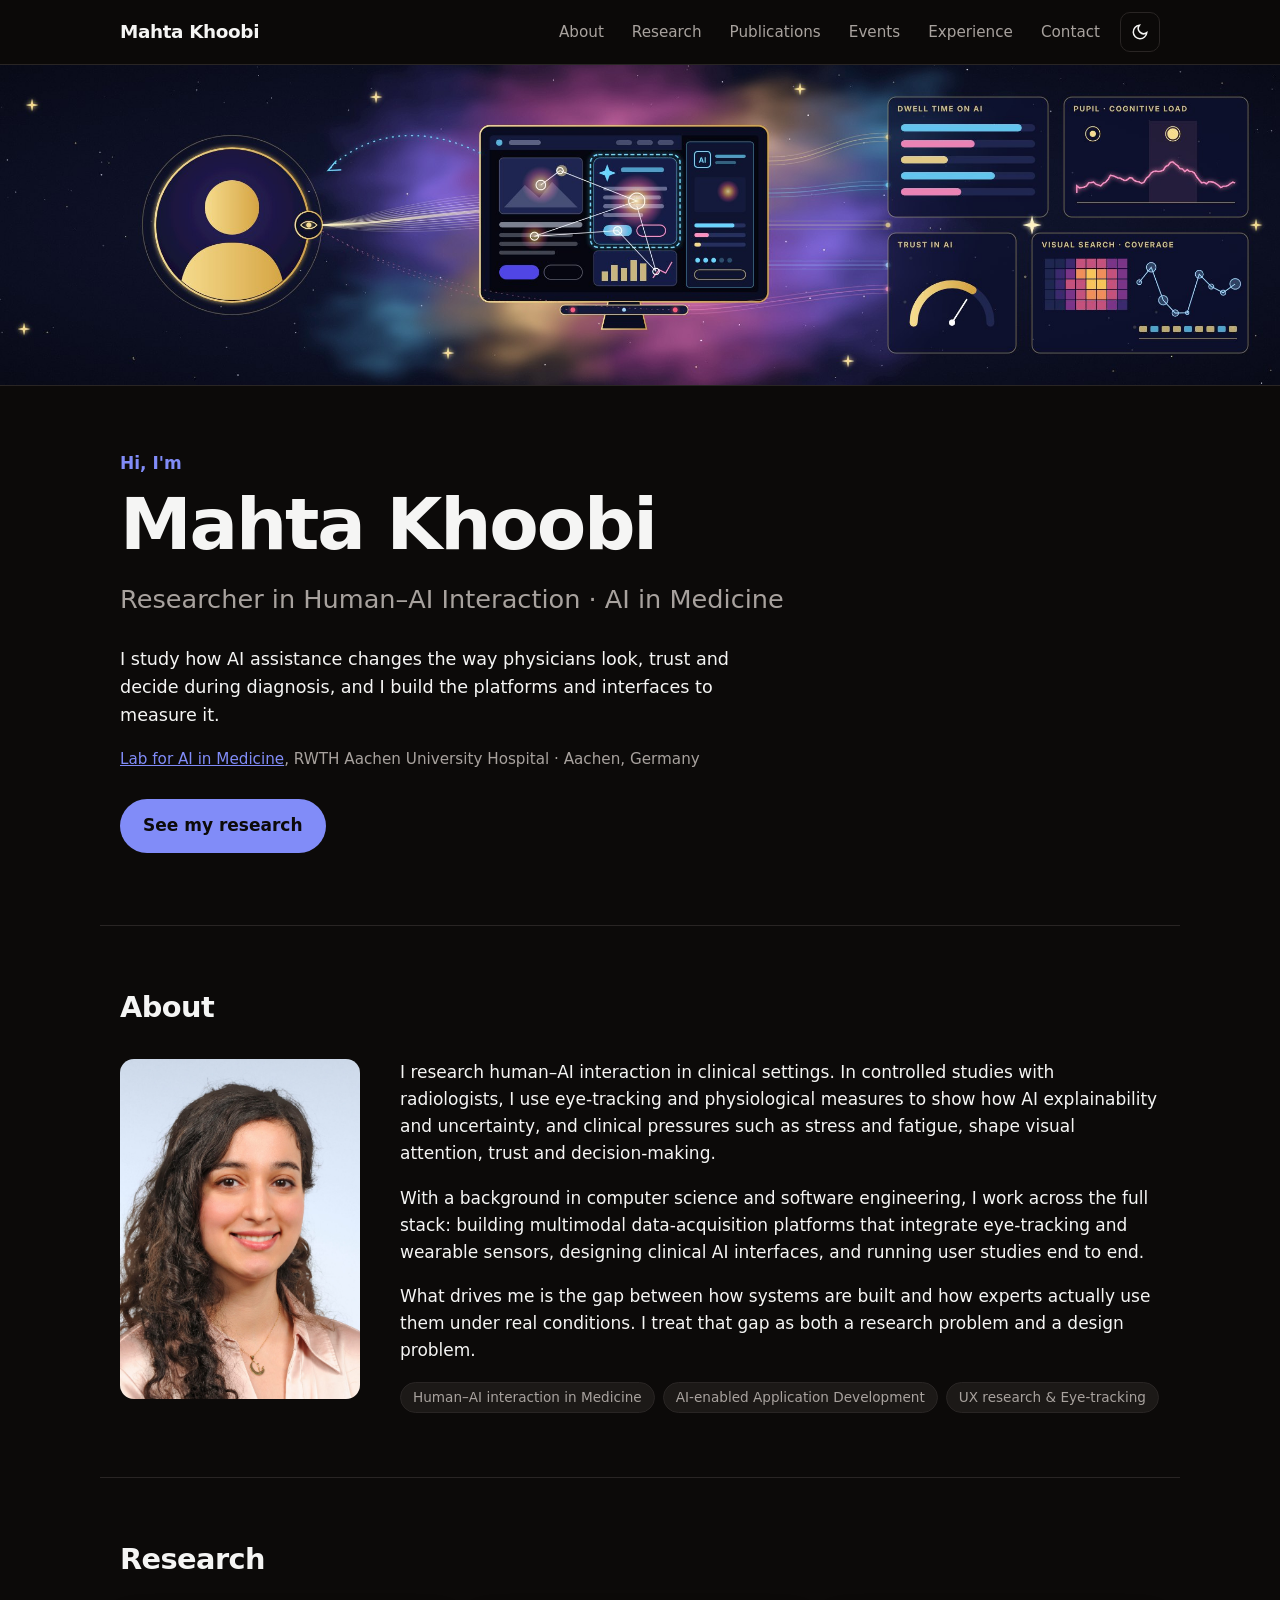
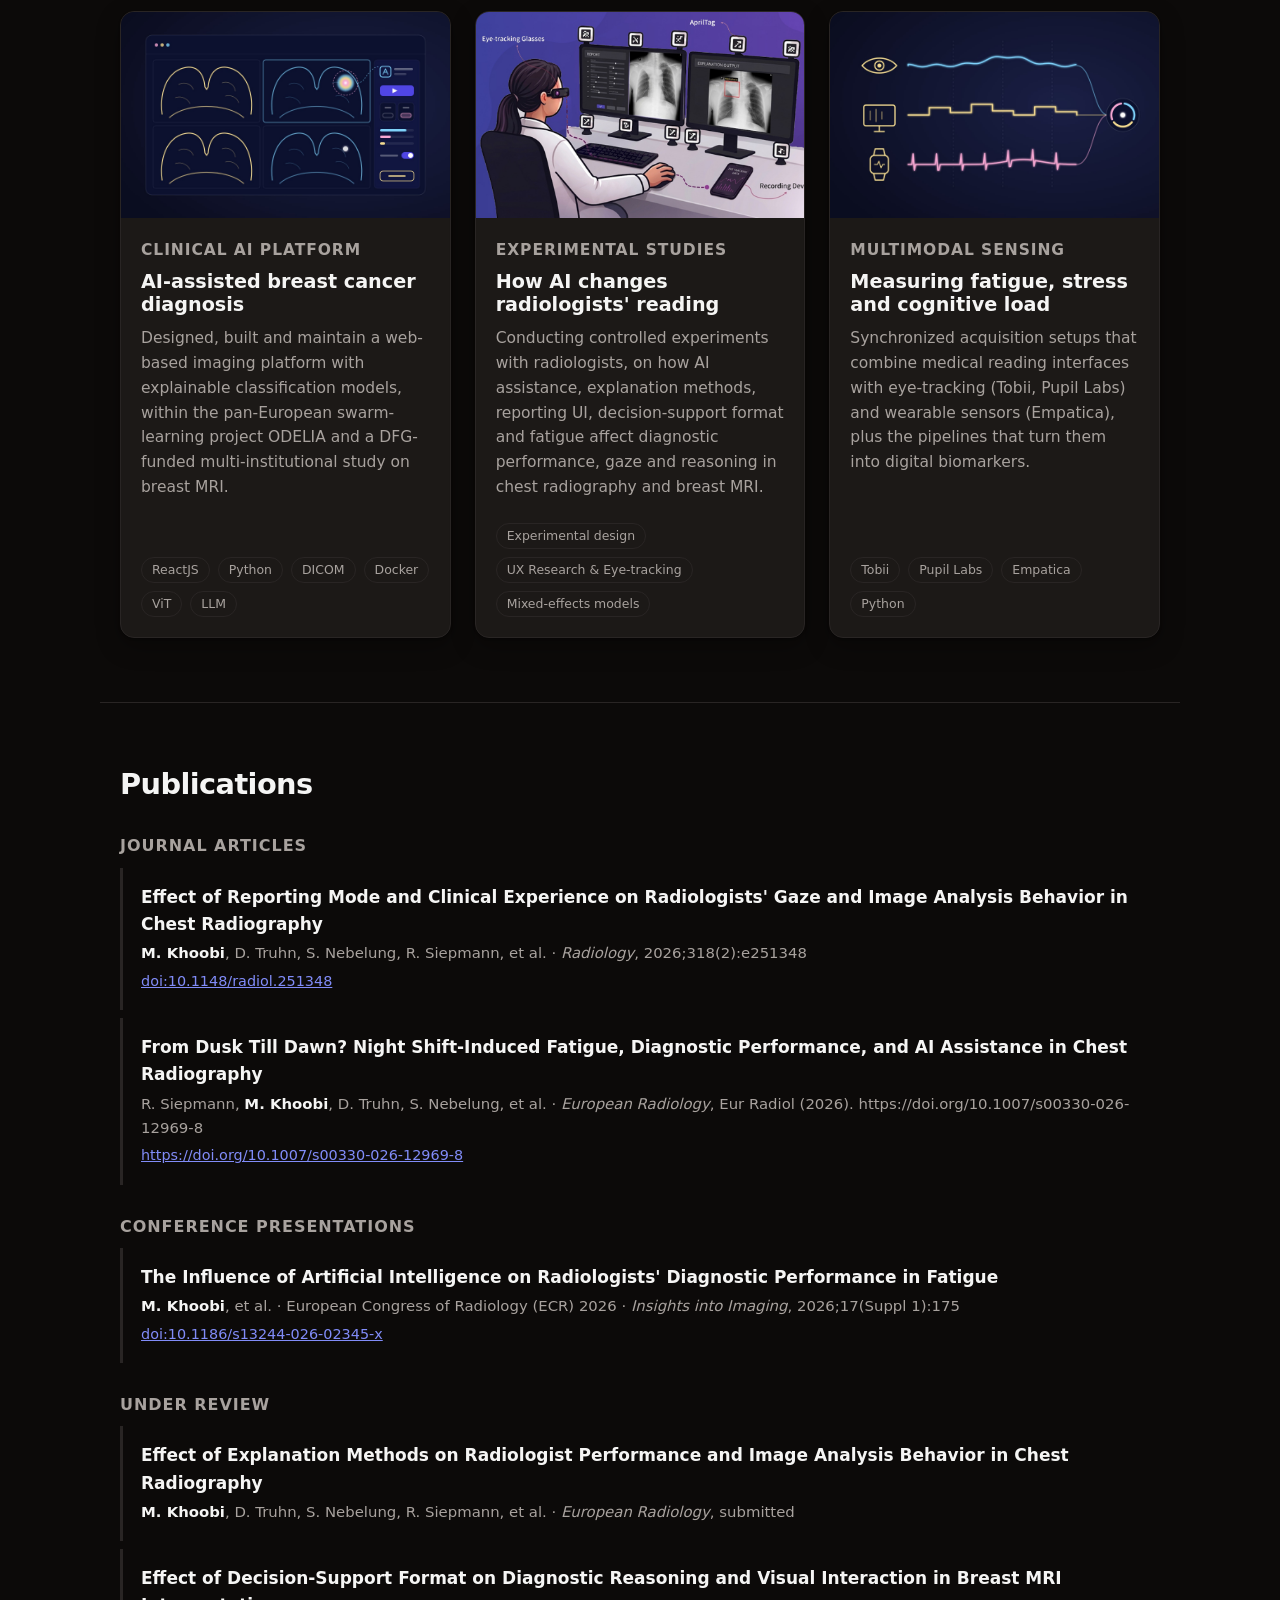
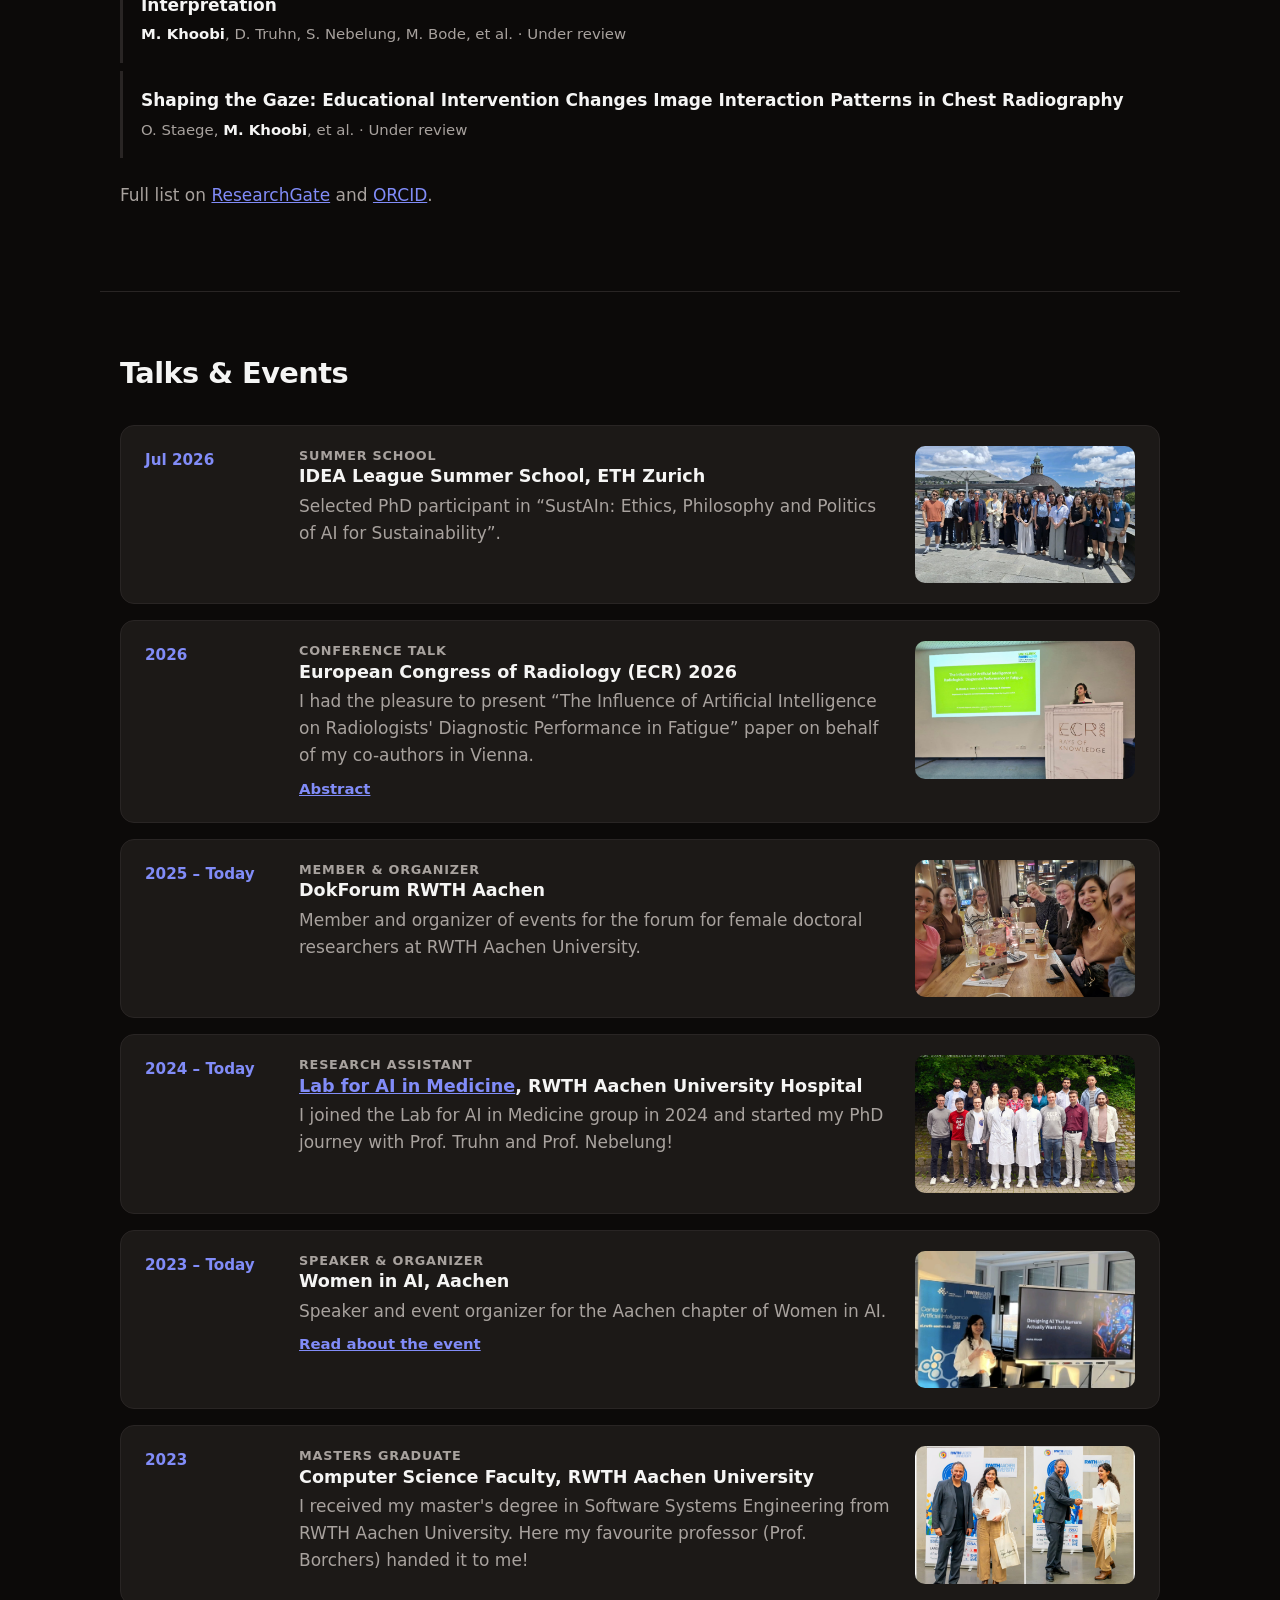
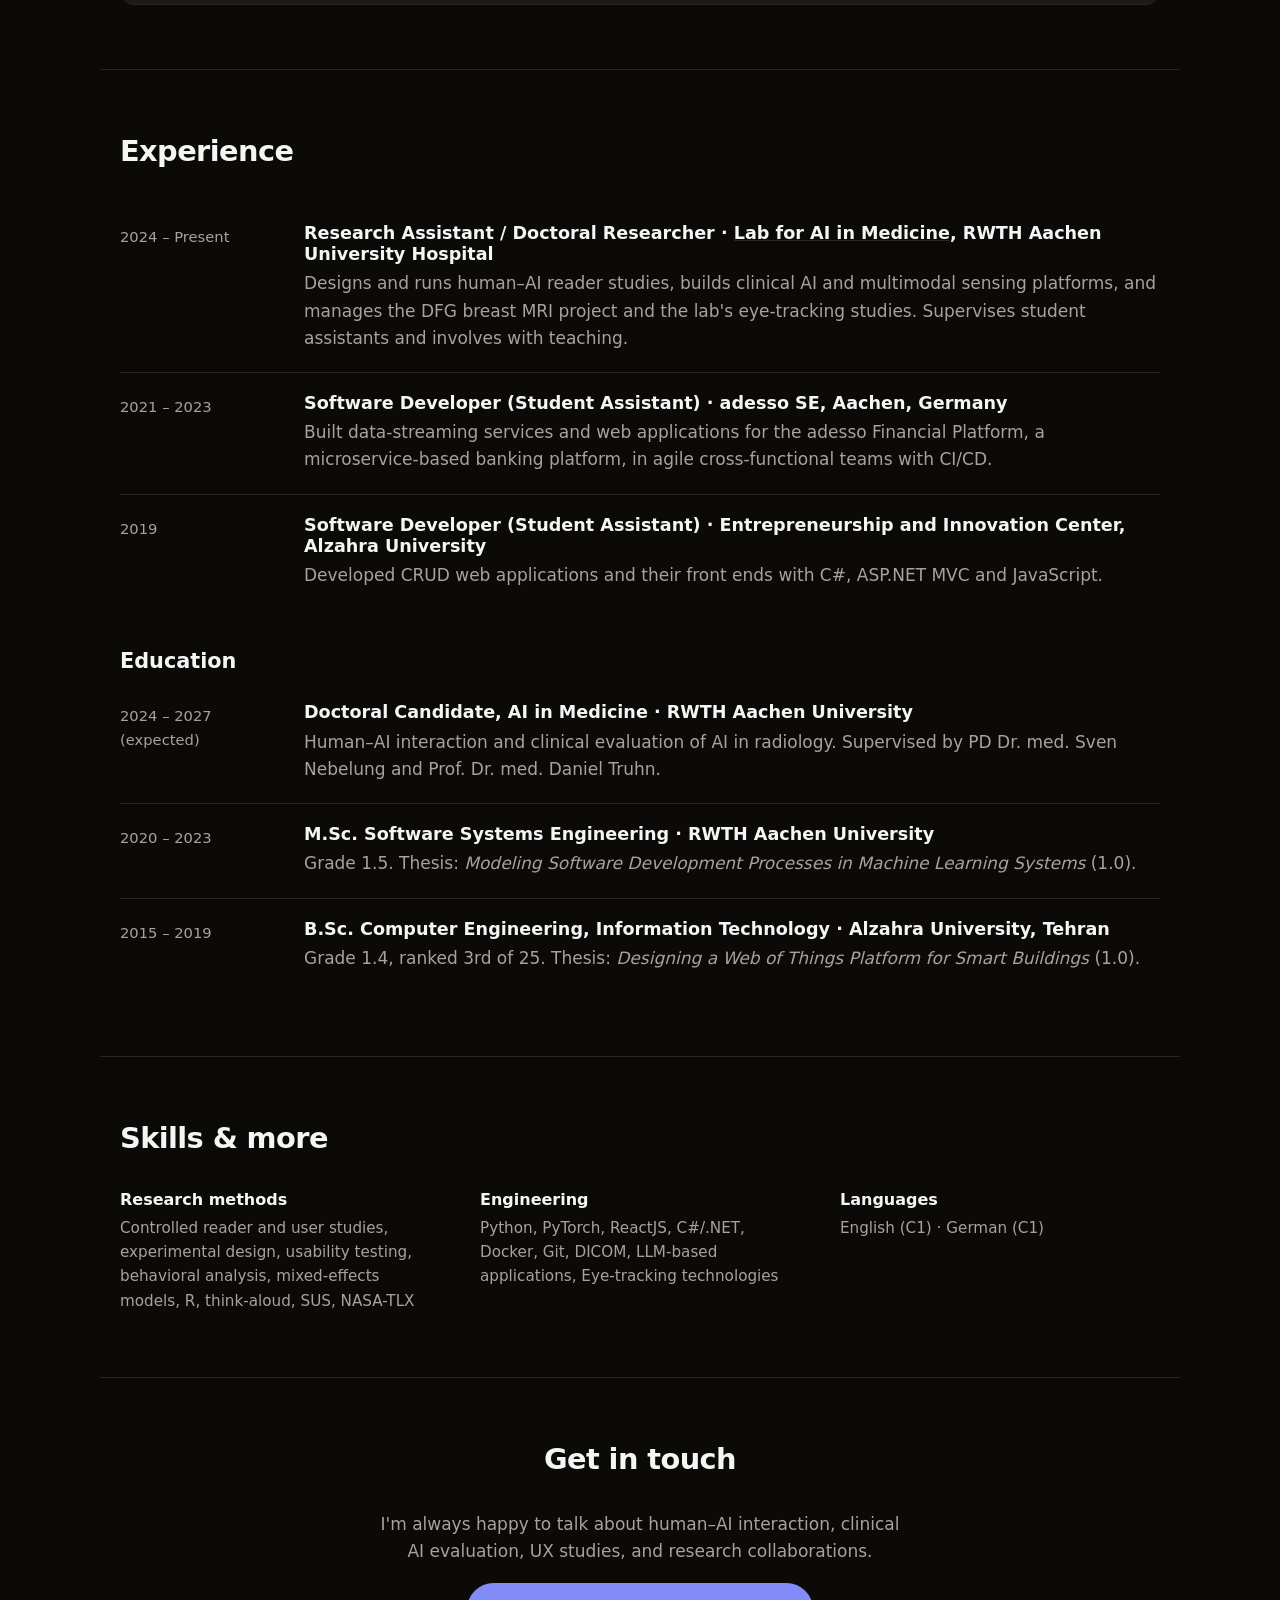
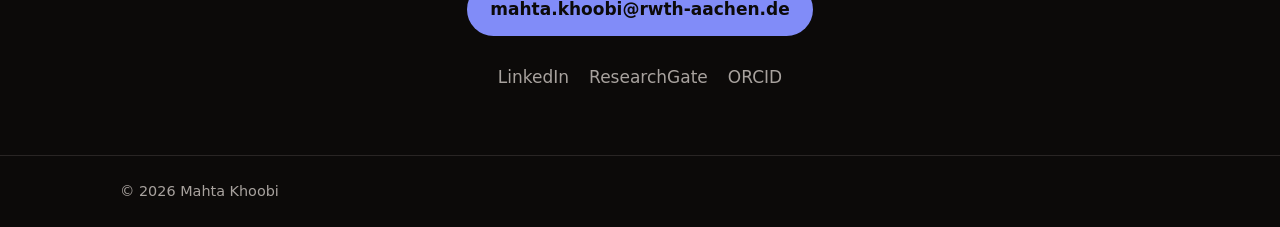
==== commit 78b80f8d: "Add new publication on night shift-induced fatigue" ====
--- a/index.html
+++ b/index.html
@@ -156,6 +156,11 @@
           <p class="pub-meta"><strong>M. Khoobi</strong>, D. Truhn, S. Nebelung, R. Siepmann, et al. · <em>Radiology</em>, 2026;318(2):e251348</p>
           <a class="pub-link" href="https://doi.org/10.1148/radiol.251348" target="_blank" rel="noopener">doi:10.1148/radiol.251348</a>
         </li>
+           <li>
+          <p class="pub-title">From Dusk Till Dawn? Night Shift-Induced Fatigue, Diagnostic Performance, and AI Assistance in Chest Radiography</p>
+          <p class="pub-meta">R. Siepmann, <strong>M. Khoobi</strong>, D. Truhn, S. Nebelung, et al. · <em>European Radiology</em>, Eur Radiol (2026). https://doi.org/10.1007/s00330-026-12969-8</p>
+                <a class="pub-link" href="https://doi.org/10.1007/s00330-026-12969-8" target="_blank" rel="noopener">https://doi.org/10.1007/s00330-026-12969-8</a>
+        </li>
       </ol>
 
       <h3 class="pub-heading">Conference presentations</h3>
@@ -172,10 +177,6 @@
         <li>
           <p class="pub-title">Effect of Explanation Methods on Radiologist Performance and Image Analysis Behavior in Chest Radiography</p>
           <p class="pub-meta"><strong>M. Khoobi</strong>, D. Truhn, S. Nebelung, R. Siepmann, et al. · <em>European Radiology</em>, submitted</p>
-        </li>
-        <li>
-          <p class="pub-title">From Dusk Till Dawn? Night Shift-Induced Fatigue, Diagnostic Performance, and AI Assistance in Chest Radiography</p>
-          <p class="pub-meta">R. Siepmann, <strong>M. Khoobi</strong>, D. Truhn, S. Nebelung, et al. · <em>European Radiology</em>, submitted</p>
         </li>
         <li>
           <p class="pub-title">Effect of Decision-Support Format on Diagnostic Reasoning and Visual Interaction in Breast MRI Interpretation</p>
--- a/styles.css
+++ b/styles.css
@@ -117,7 +117,9 @@
 /* ---------- Cover ---------- */
 .cover { background: #080b1a; border-bottom: 1px solid var(--border); }
 .cover img { width: 100%; height: auto; max-width: 1920px; margin: 0 auto; aspect-ratio: 4 / 1; min-height: 180px; object-fit: cover; object-position: 45% center; }
-
+@media (max-width: 720px) {
+  .cover img { min-height: 0; aspect-ratio: auto; object-fit: contain; }
+}
 /* ---------- Hero ---------- */
 .hero { padding-top: 64px; padding-bottom: 72px; }
 .eyebrow { color: var(--accent); font-weight: 600; margin-bottom: 0.25em; }
@@ -144,7 +146,7 @@
 .avatar { width: 240px; height: 340px; object-fit: cover; object-position: top; border-radius: var(--radius); background: var(--surface); }
 @media (max-width: 720px) {
   .about-grid { grid-template-columns: 1fr; }
-  .avatar { width: 160px; height: 160px; }
+      .avatar { width: 180px; height: auto; object-fit: contain; }
 }
 
 .tags { list-style: none; display: flex; flex-wrap: wrap; gap: 8px; padding: 0; margin: 16px 0 0; }
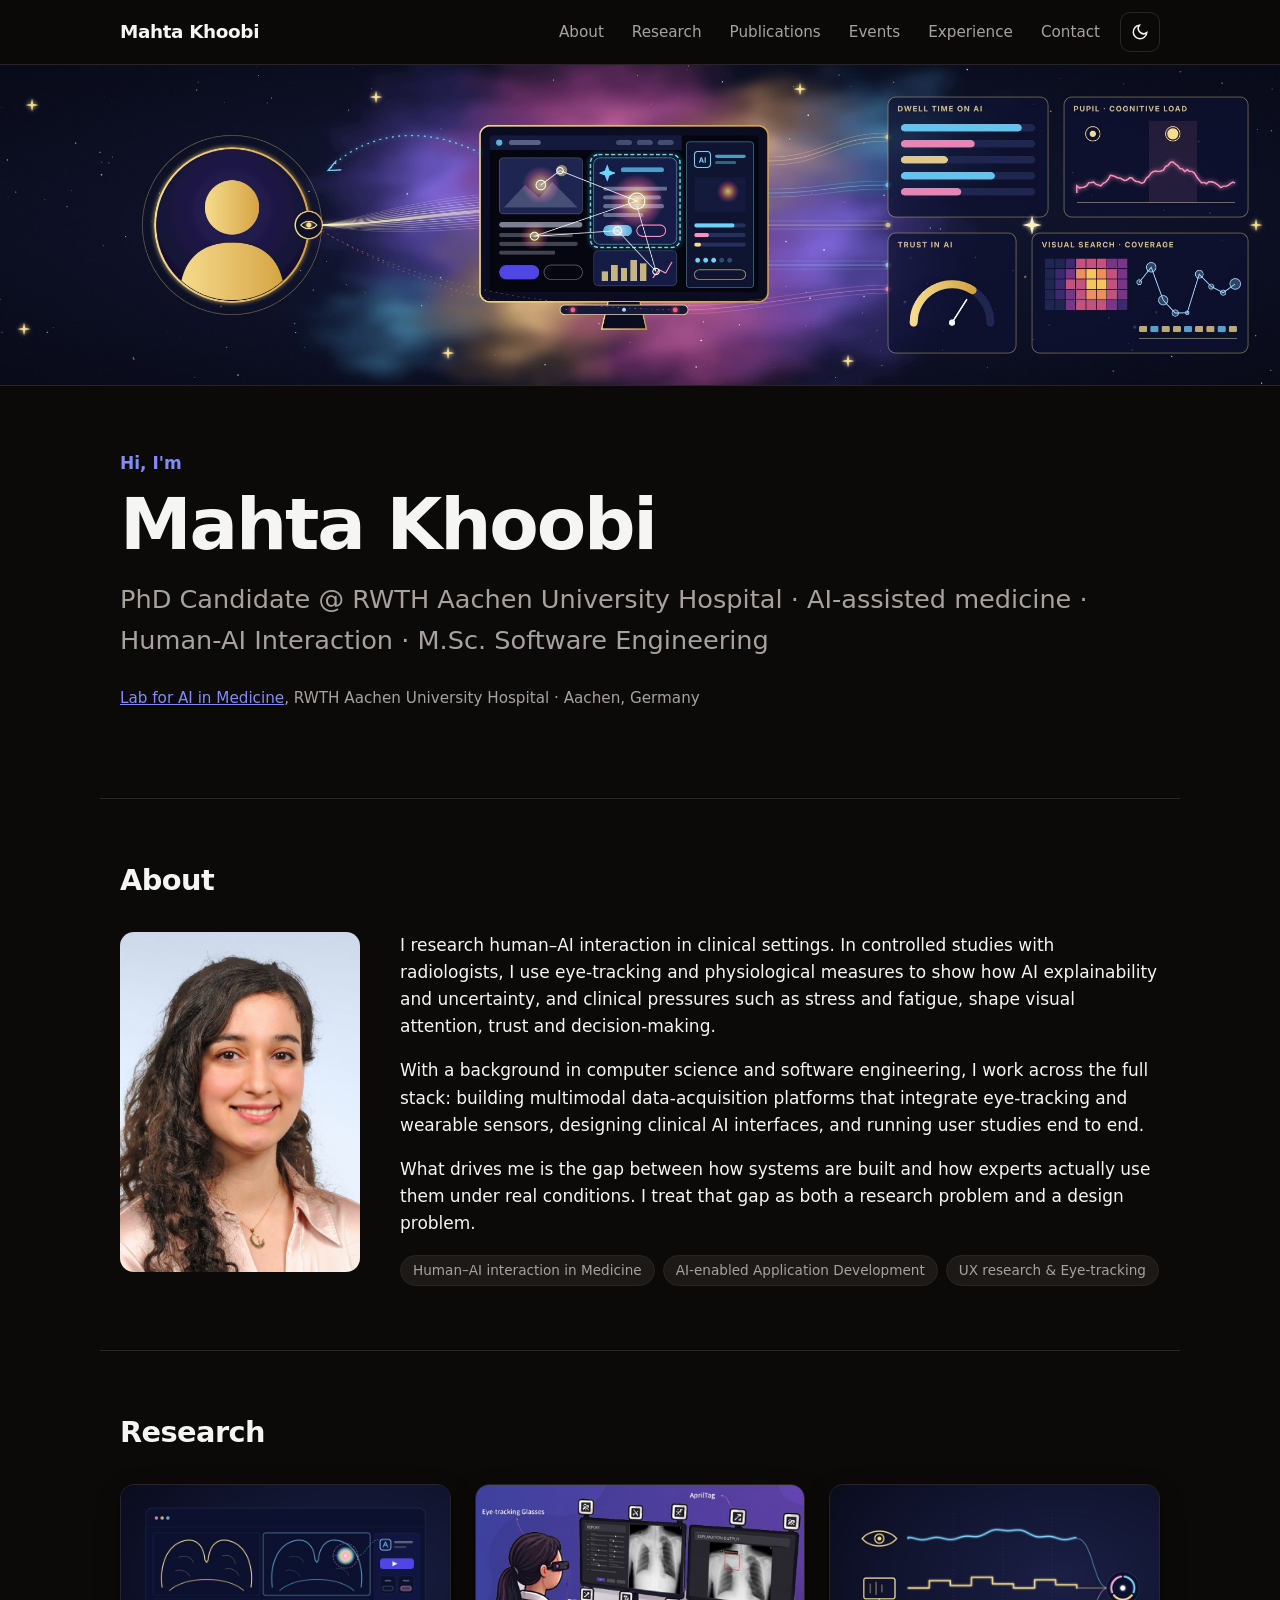
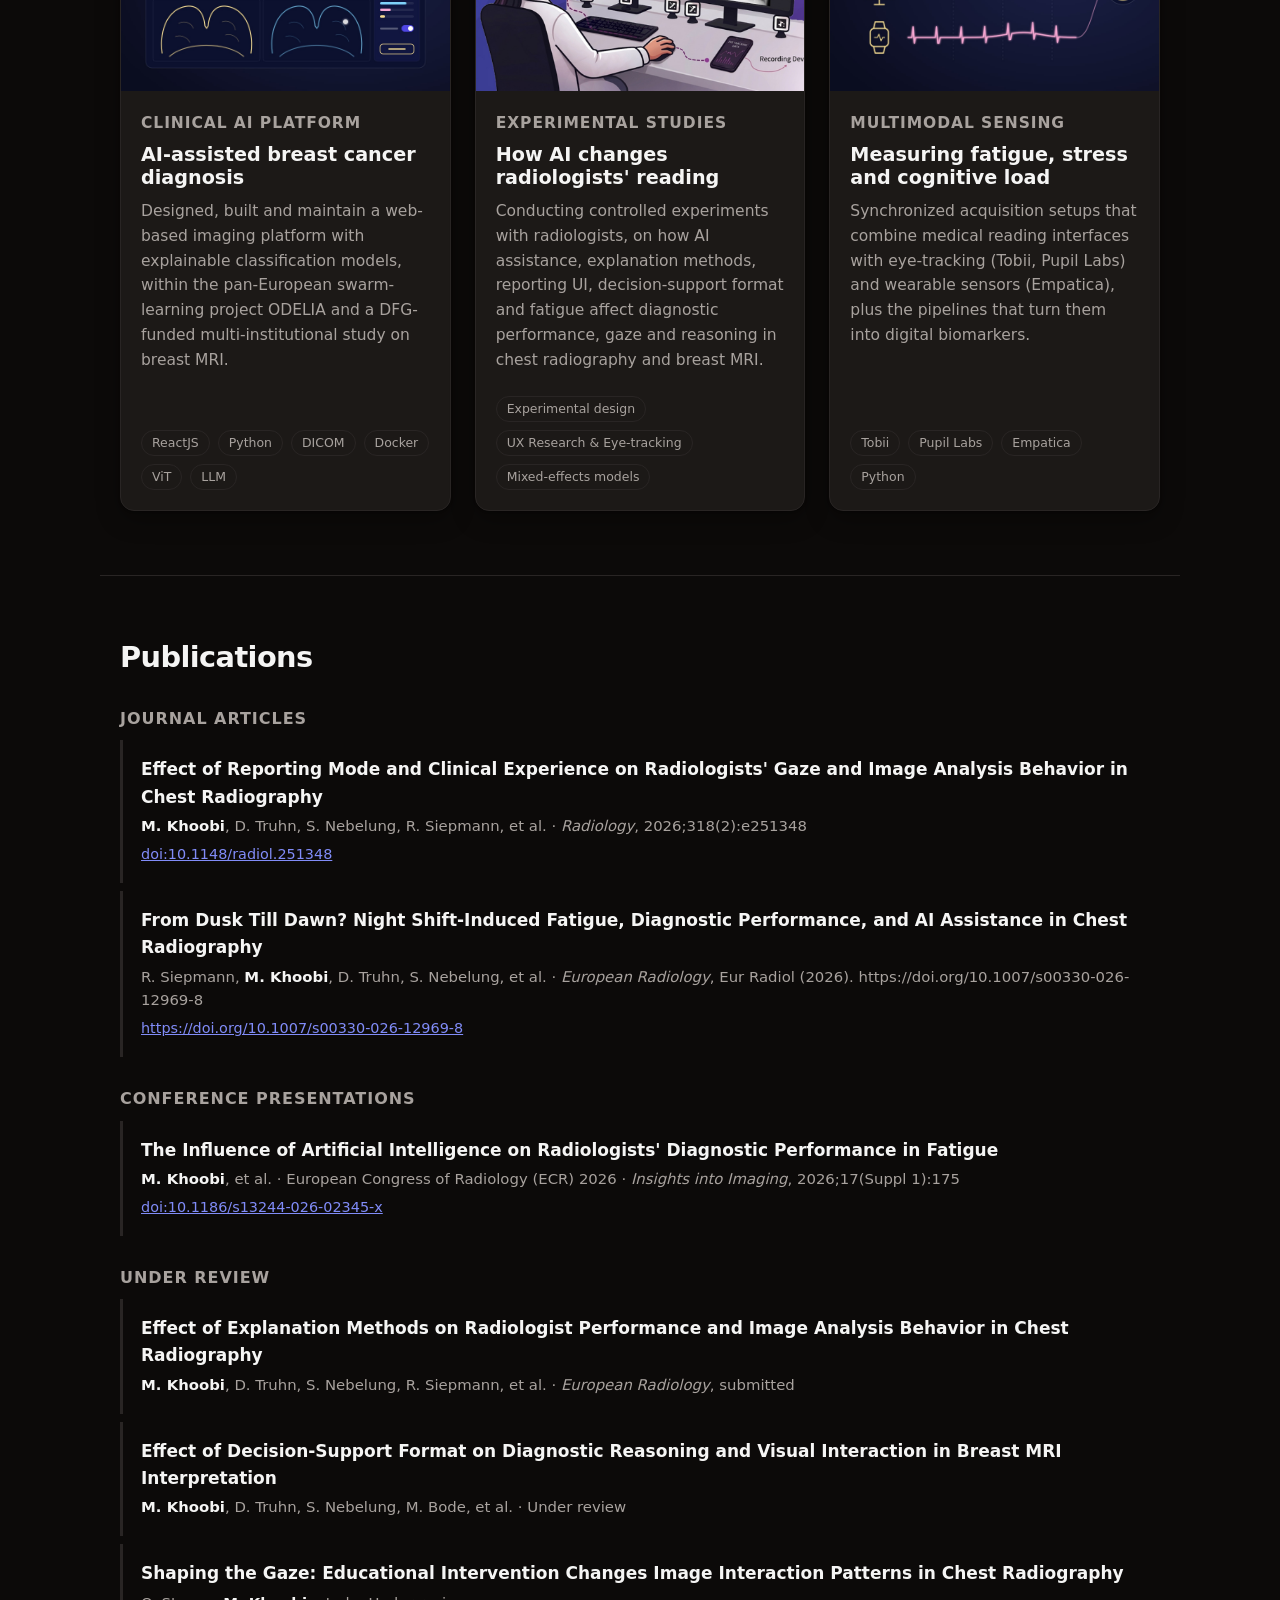
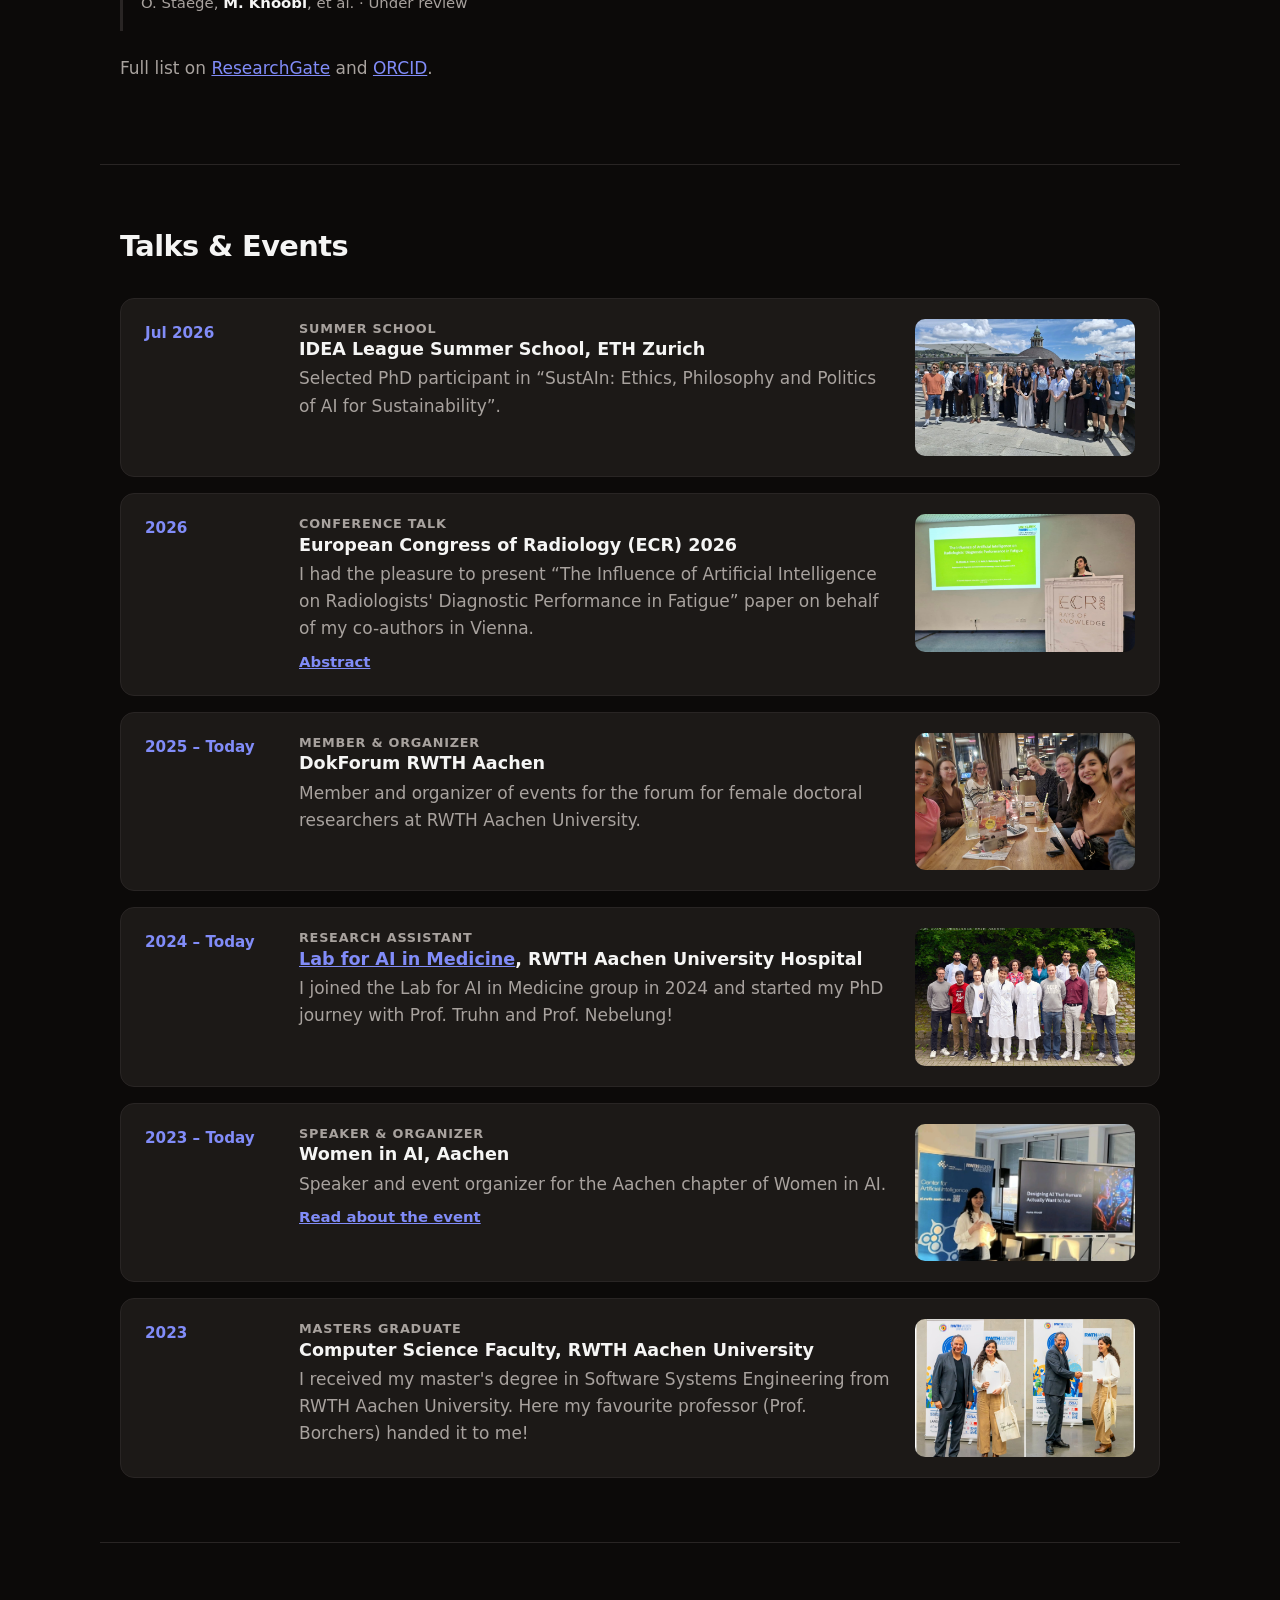
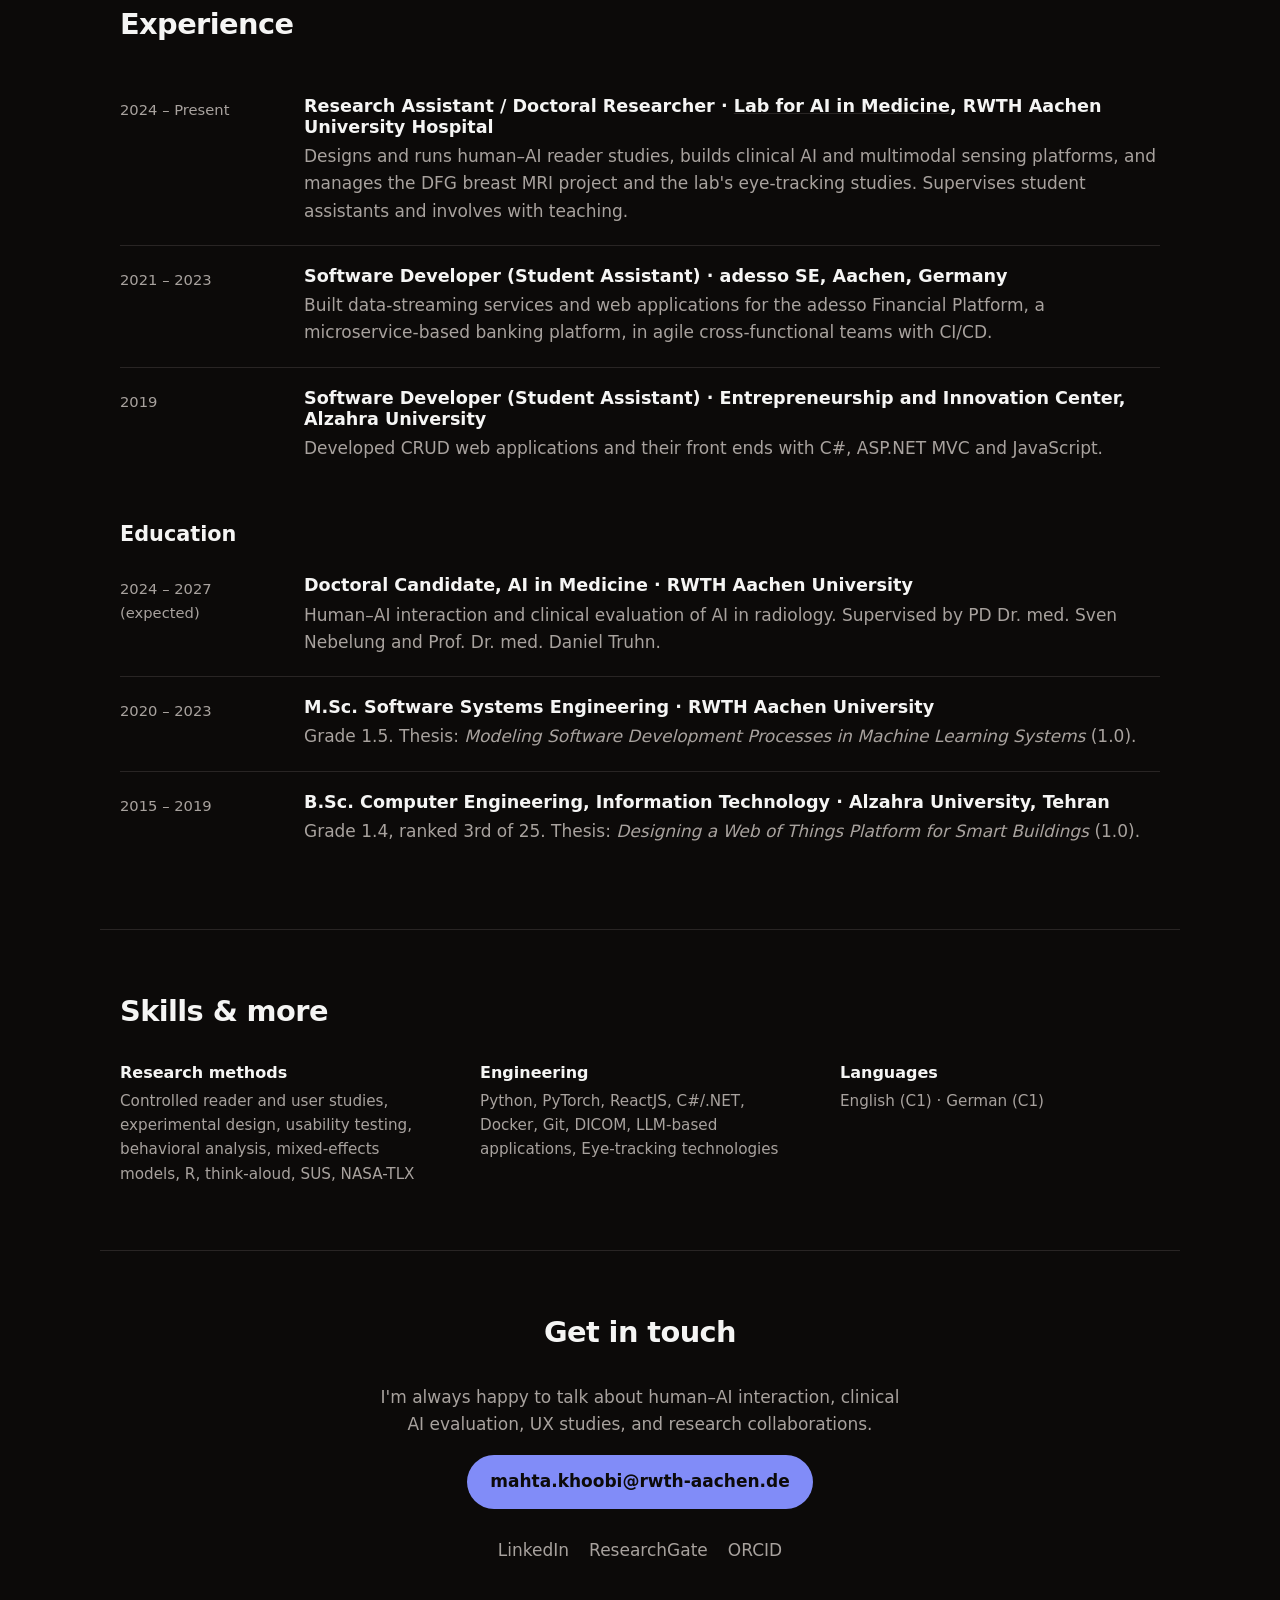
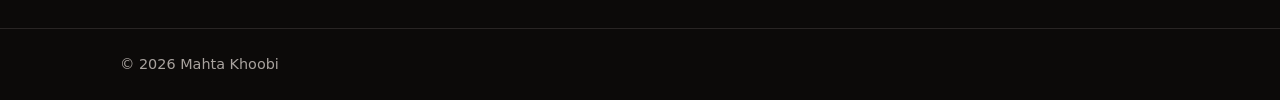
==== commit e3160907: "Update meta description and hero section content" ====
--- a/index.html
+++ b/index.html
@@ -4,9 +4,9 @@
   <meta charset="utf-8">
   <meta name="viewport" content="width=device-width, initial-scale=1">
   <title>Mahta Khoobi · Human–AI Interaction in Clinical AI</title>
-  <meta name="description" content="Mahta Khoobi is a doctoral researcher at RWTH Aachen University studying how AI assistance changes the way radiologists look, trust and decide.">
+  <meta name="description" content="Mahta Khoobi is a doctoral researcher at RWTH Aachen University studying human-AI interaction with software engineering background.">
   <meta property="og:title" content="Mahta Khoobi · Human–AI Interaction in Clinical AI">
-  <meta property="og:description" content="Doctoral researcher at RWTH Aachen University studying how AI assistance changes the way radiologists look, trust and decide.">
+  <meta property="og:description" content="Doctoral researcher at RWTH Aachen University studying human-AI interaction with software engineering background.">
   <meta property="og:type" content="website">
   <meta property="og:image" content="assets/cover2.jpg">
   <link rel="icon" href="assets/favicon.svg" type="image/svg+xml">
@@ -55,12 +55,10 @@
     <section id="top" class="hero container">
       <p class="eyebrow">Hi, I'm</p>
       <h1>Mahta Khoobi</h1>
-      <p class="hero-role">Researcher in Human–AI Interaction · AI in Medicine</p>
-      <p class="hero-pitch">I study how AI assistance changes the way physicians look, trust and decide during diagnosis, and I build the platforms and interfaces to measure it.</p>
+      <p class="hero-role">PhD Candidate @ RWTH Aachen University Hospital · AI-assisted medicine · Human-AI Interaction · M.Sc. Software Engineering</p>
+
       <p class="hero-meta"><a href="https://truhn.ai/page_id_34" target="_blank" rel="noopener">Lab for AI in Medicine</a>, RWTH Aachen University Hospital · Aachen, Germany</p>
-      <div class="hero-actions">
-        <a class="btn btn-primary" href="#research">See my research</a>
-      </div>
+     
     </section>
 
     <!-- ============ ABOUT ============ -->
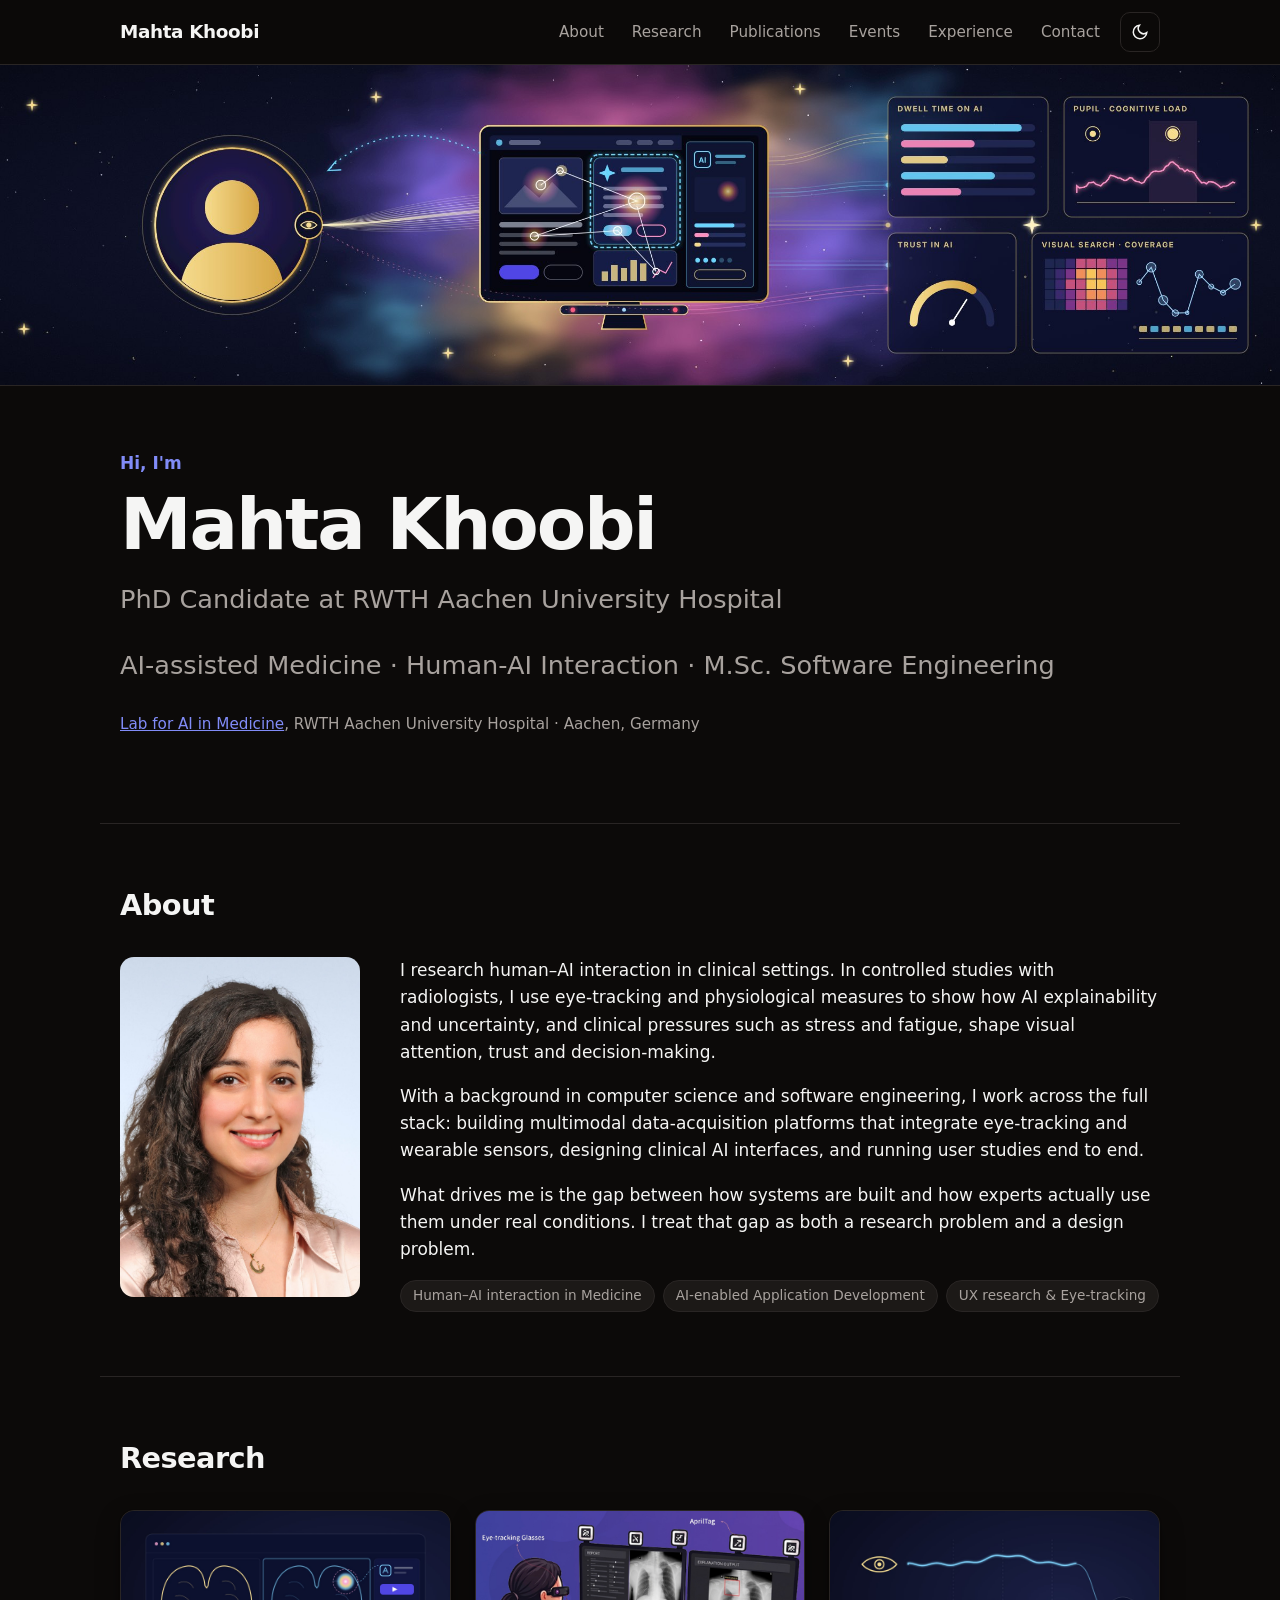
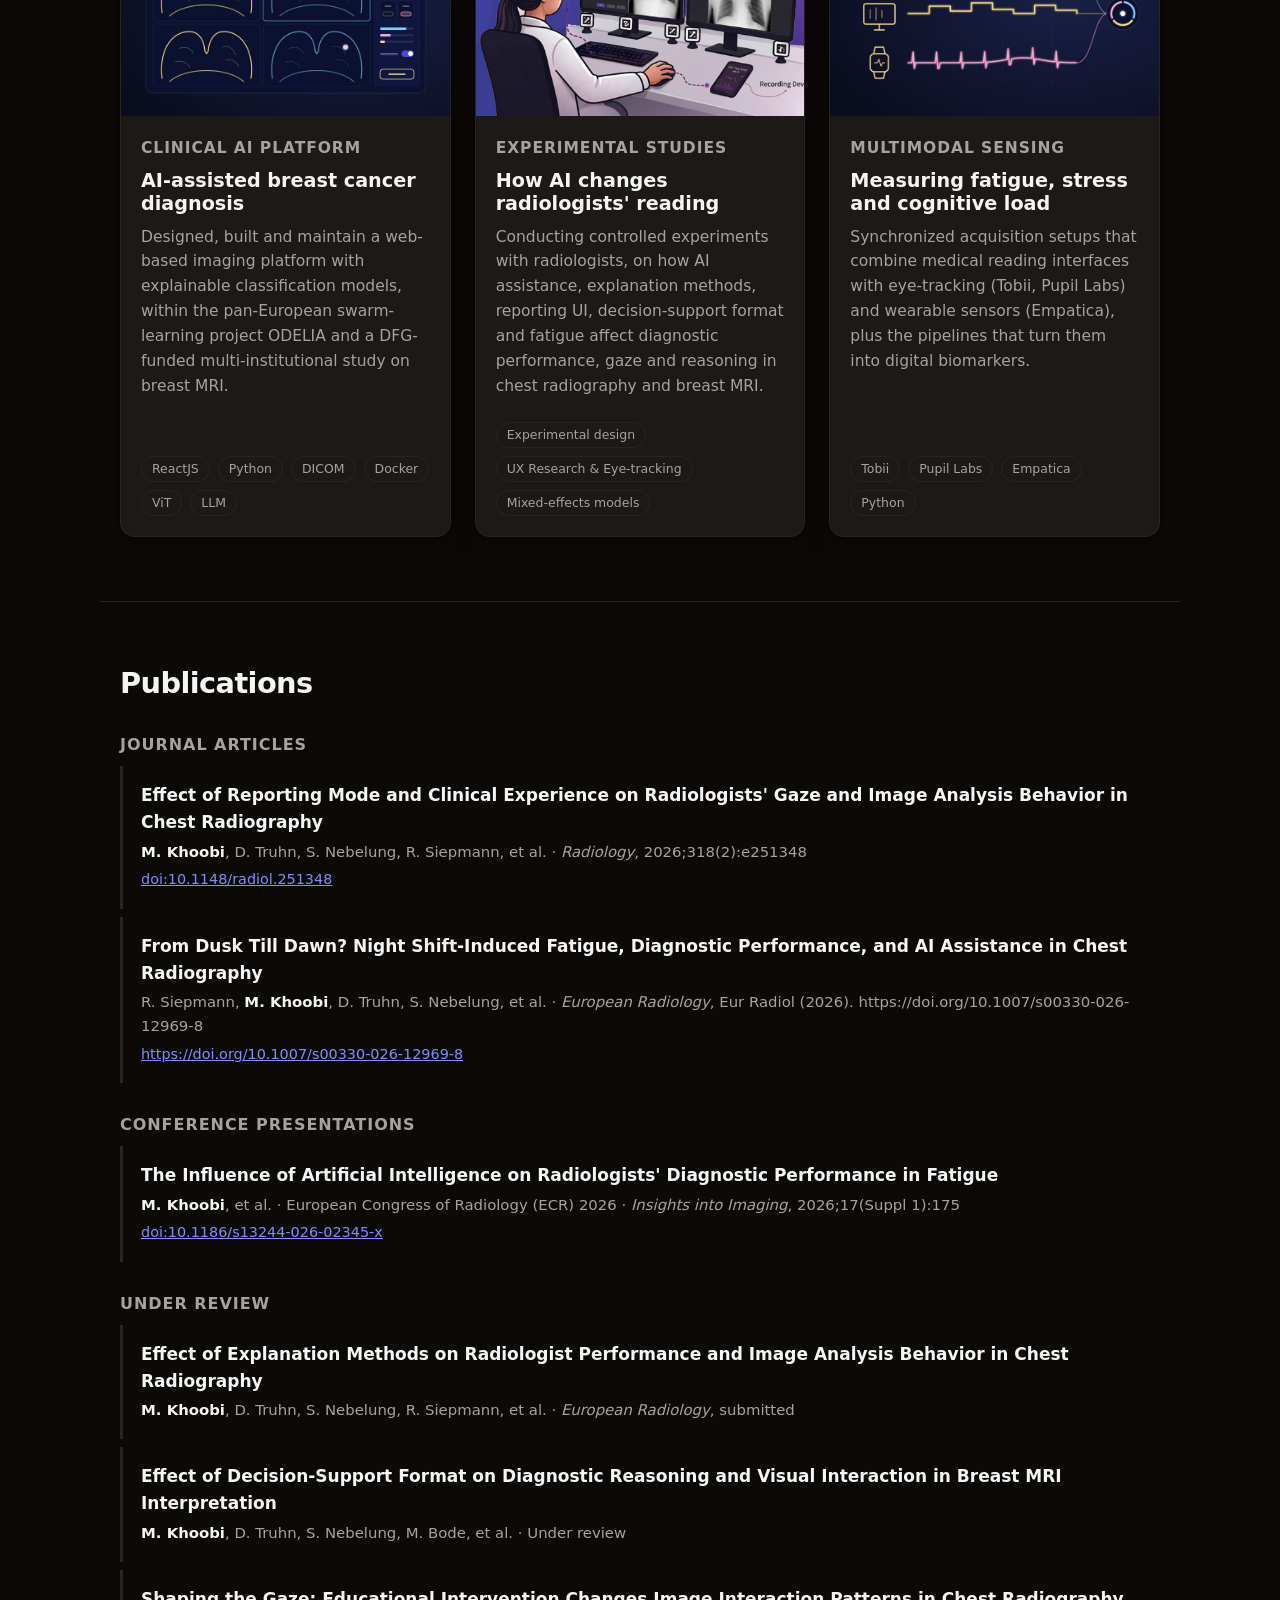
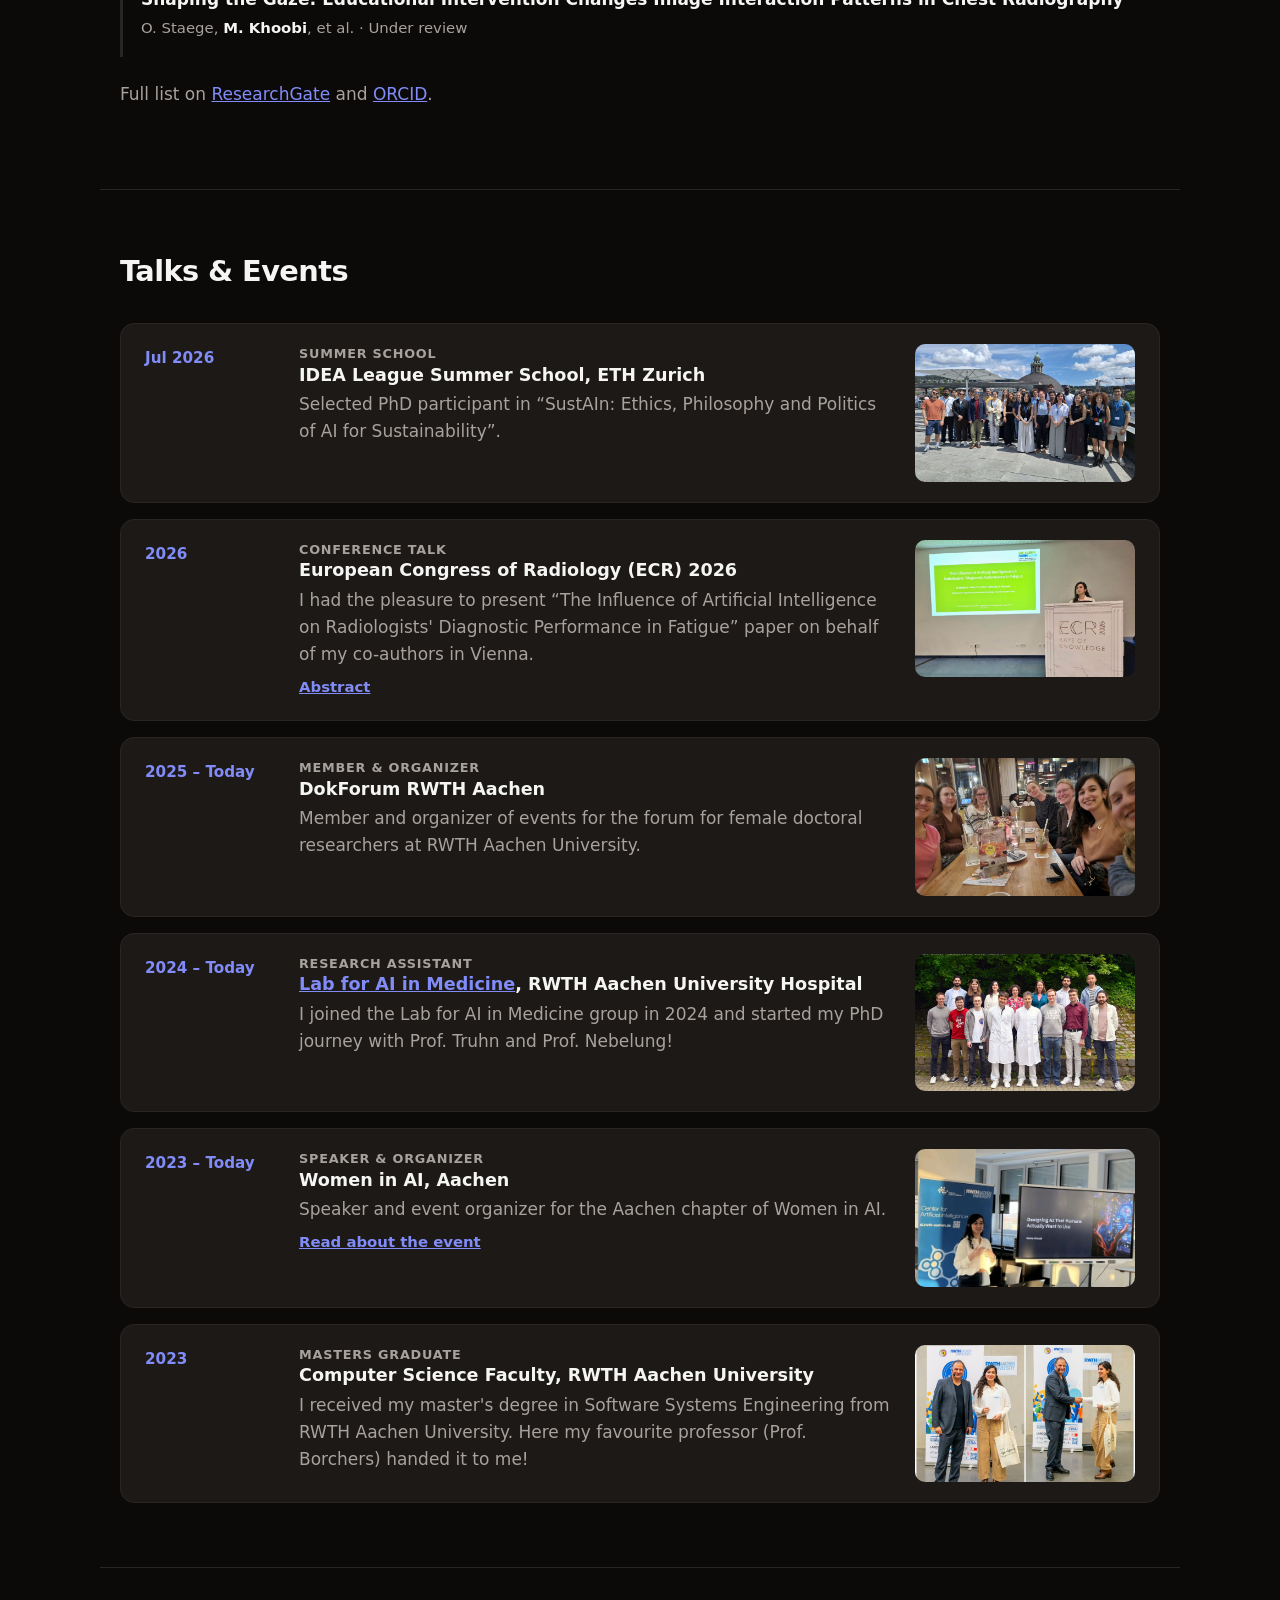
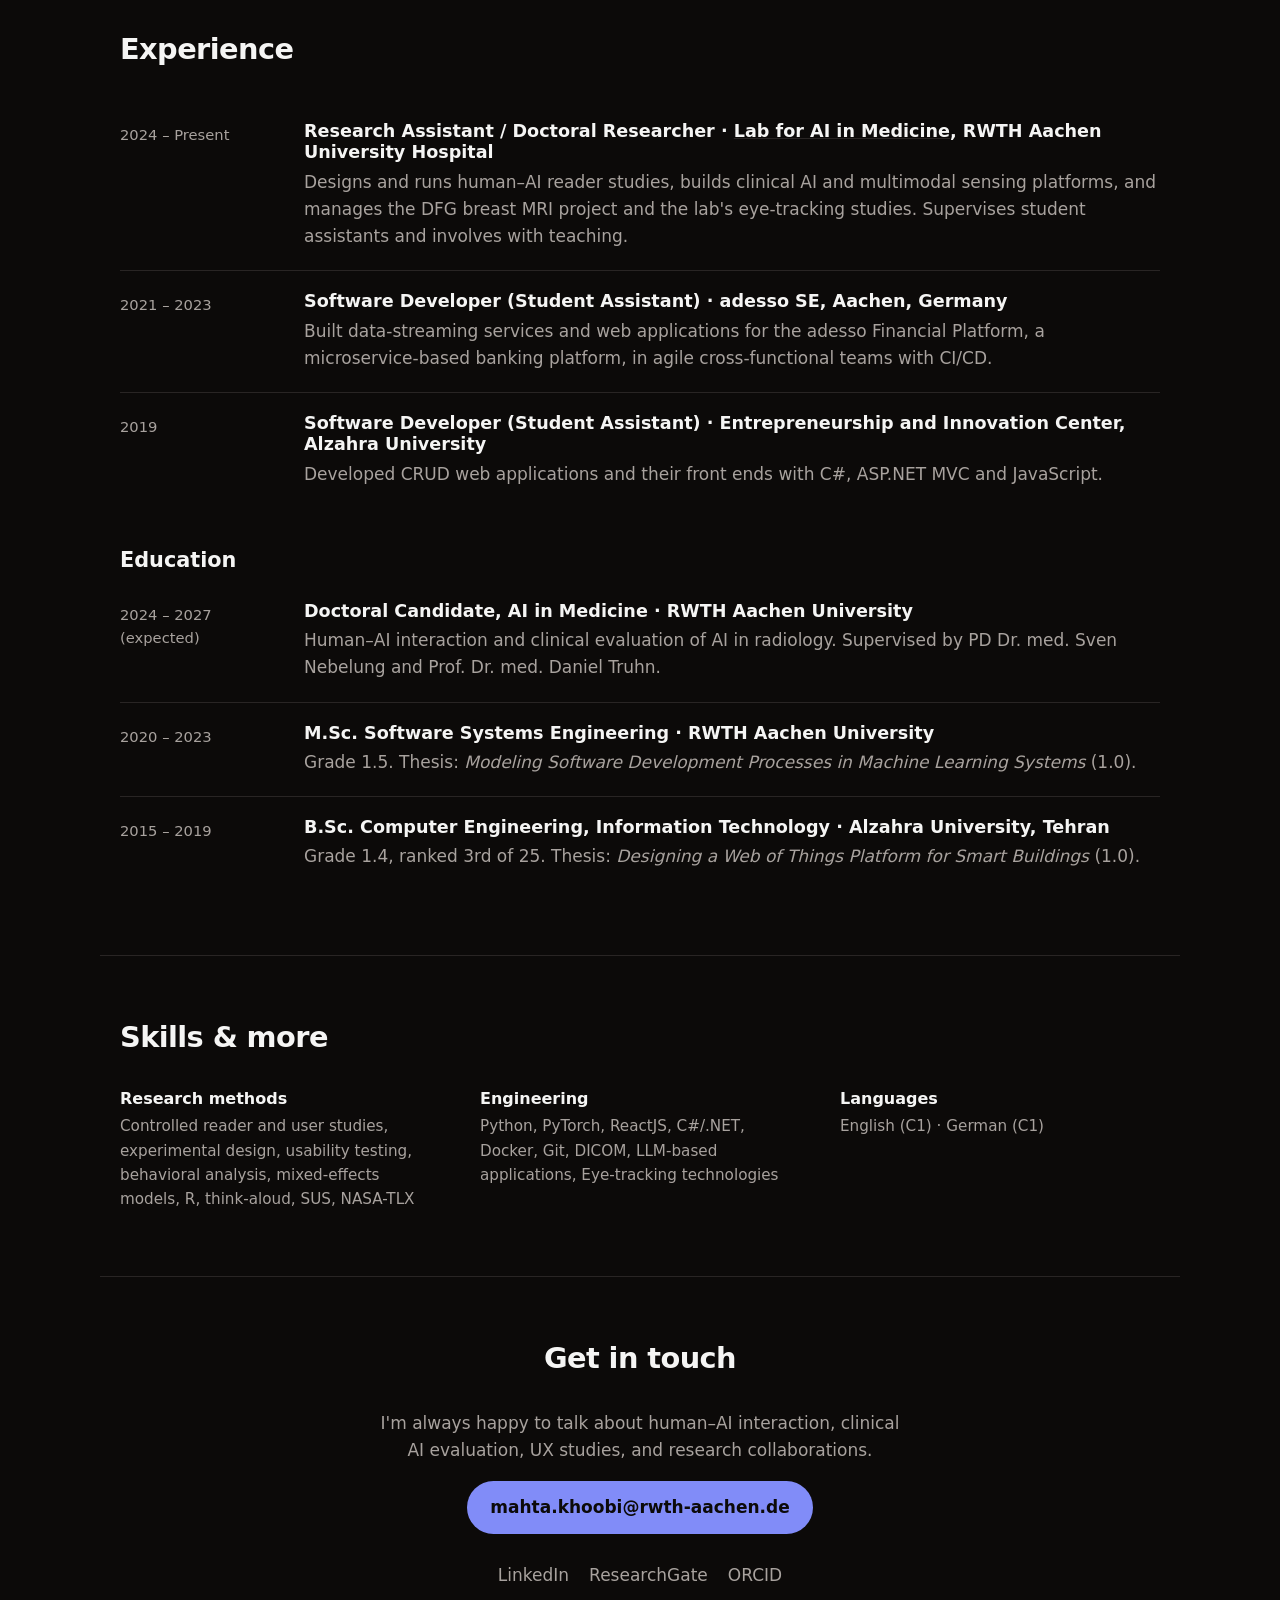
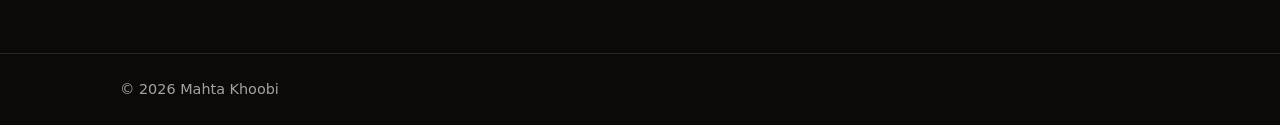
==== commit f3977f09: "Update hero role description in index.html Split the hero role description into two separate paragra" ====
--- a/index.html
+++ b/index.html
@@ -55,7 +55,8 @@
     <section id="top" class="hero container">
       <p class="eyebrow">Hi, I'm</p>
       <h1>Mahta Khoobi</h1>
-      <p class="hero-role">PhD Candidate @ RWTH Aachen University Hospital · AI-assisted medicine · Human-AI Interaction · M.Sc. Software Engineering</p>
+      <p class="hero-role">PhD Candidate at RWTH Aachen University Hospital </p>
+          <p class="hero-role">AI-assisted Medicine · Human-AI Interaction · M.Sc. Software Engineering</p>
 
       <p class="hero-meta"><a href="https://truhn.ai/page_id_34" target="_blank" rel="noopener">Lab for AI in Medicine</a>, RWTH Aachen University Hospital · Aachen, Germany</p>
      
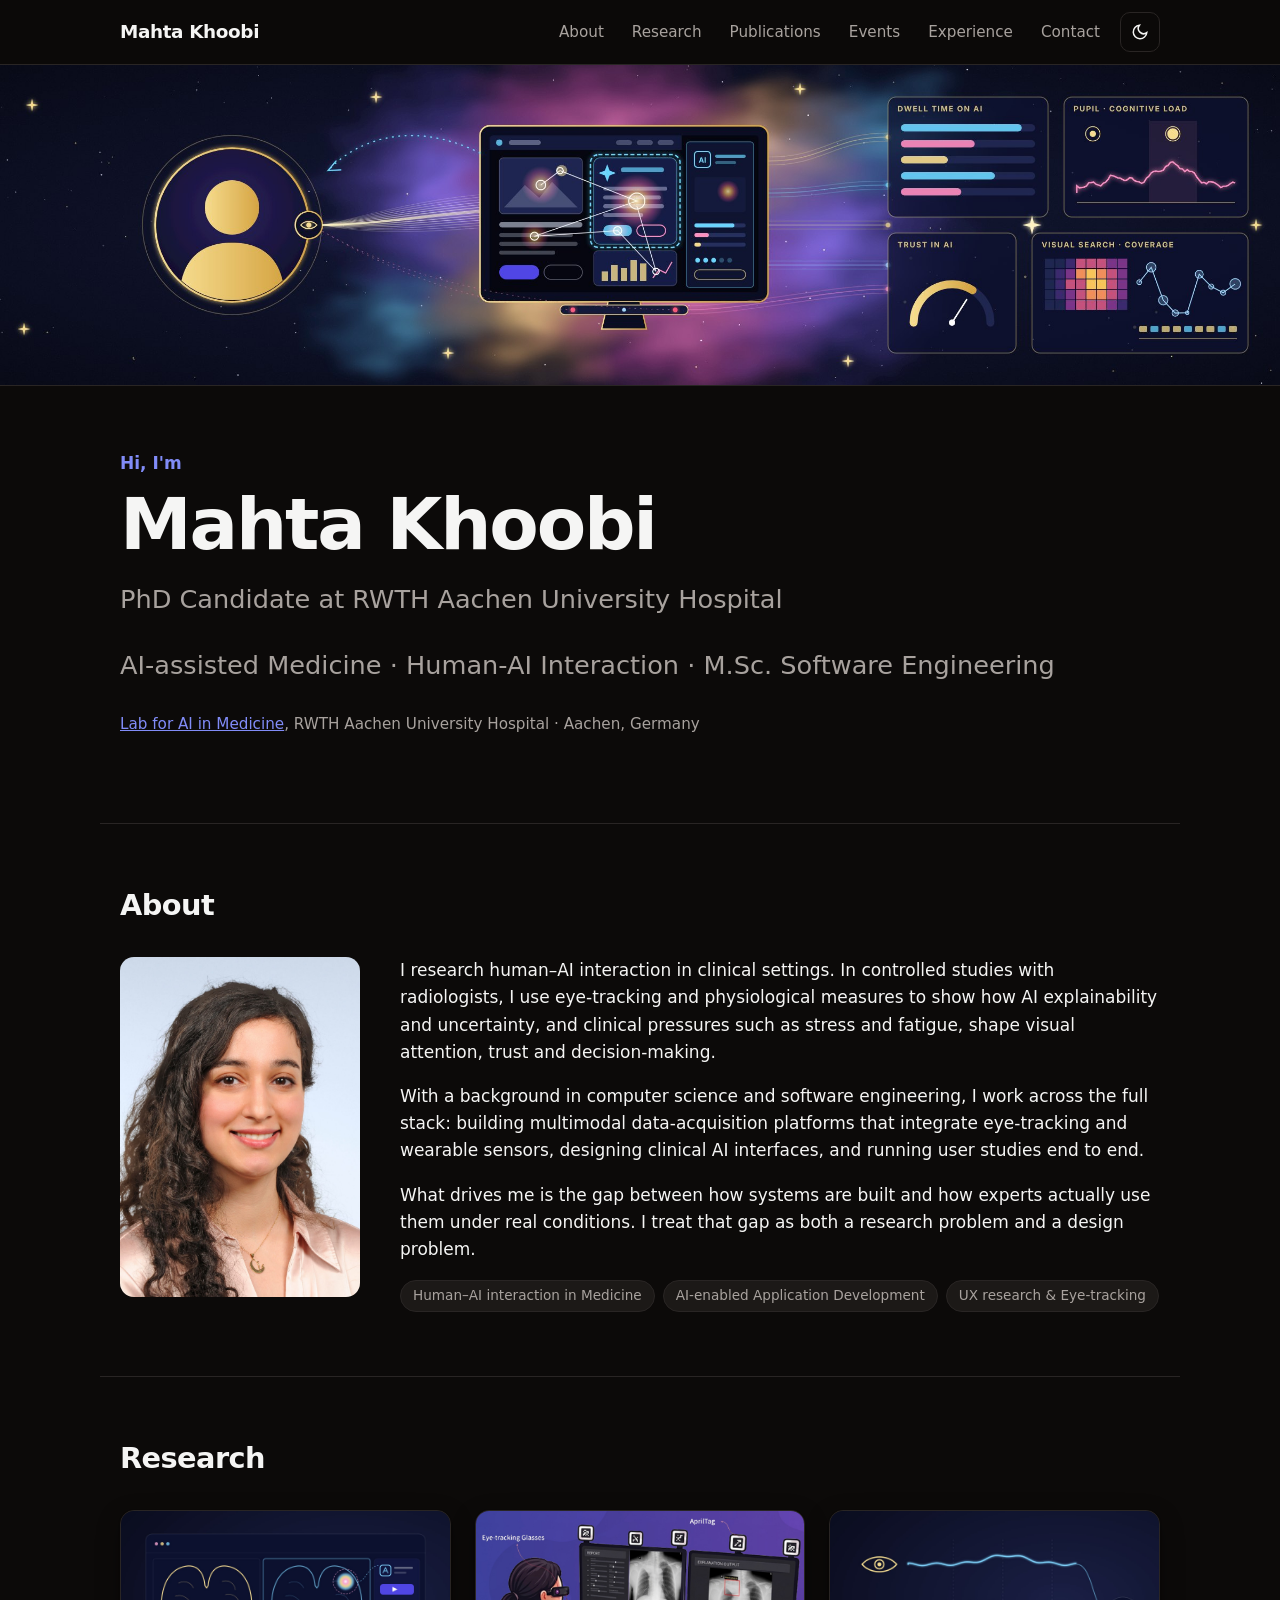
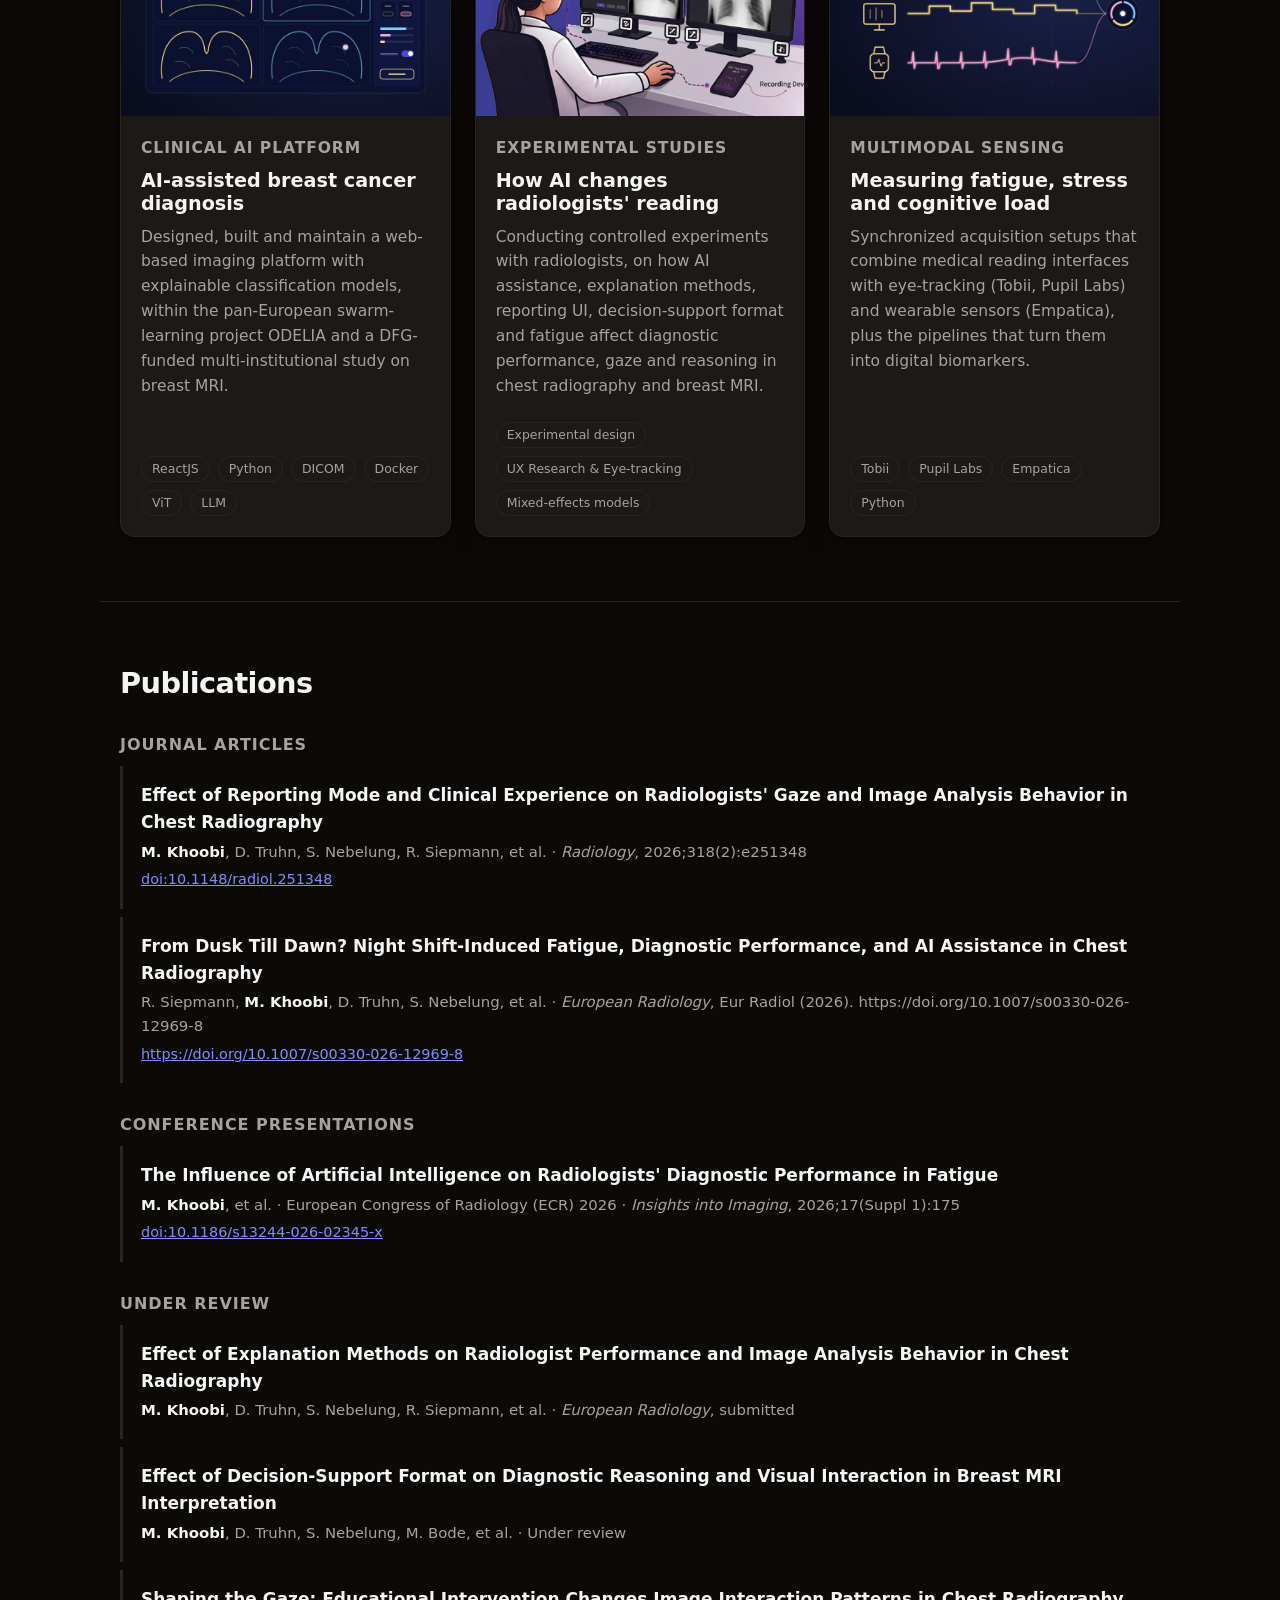
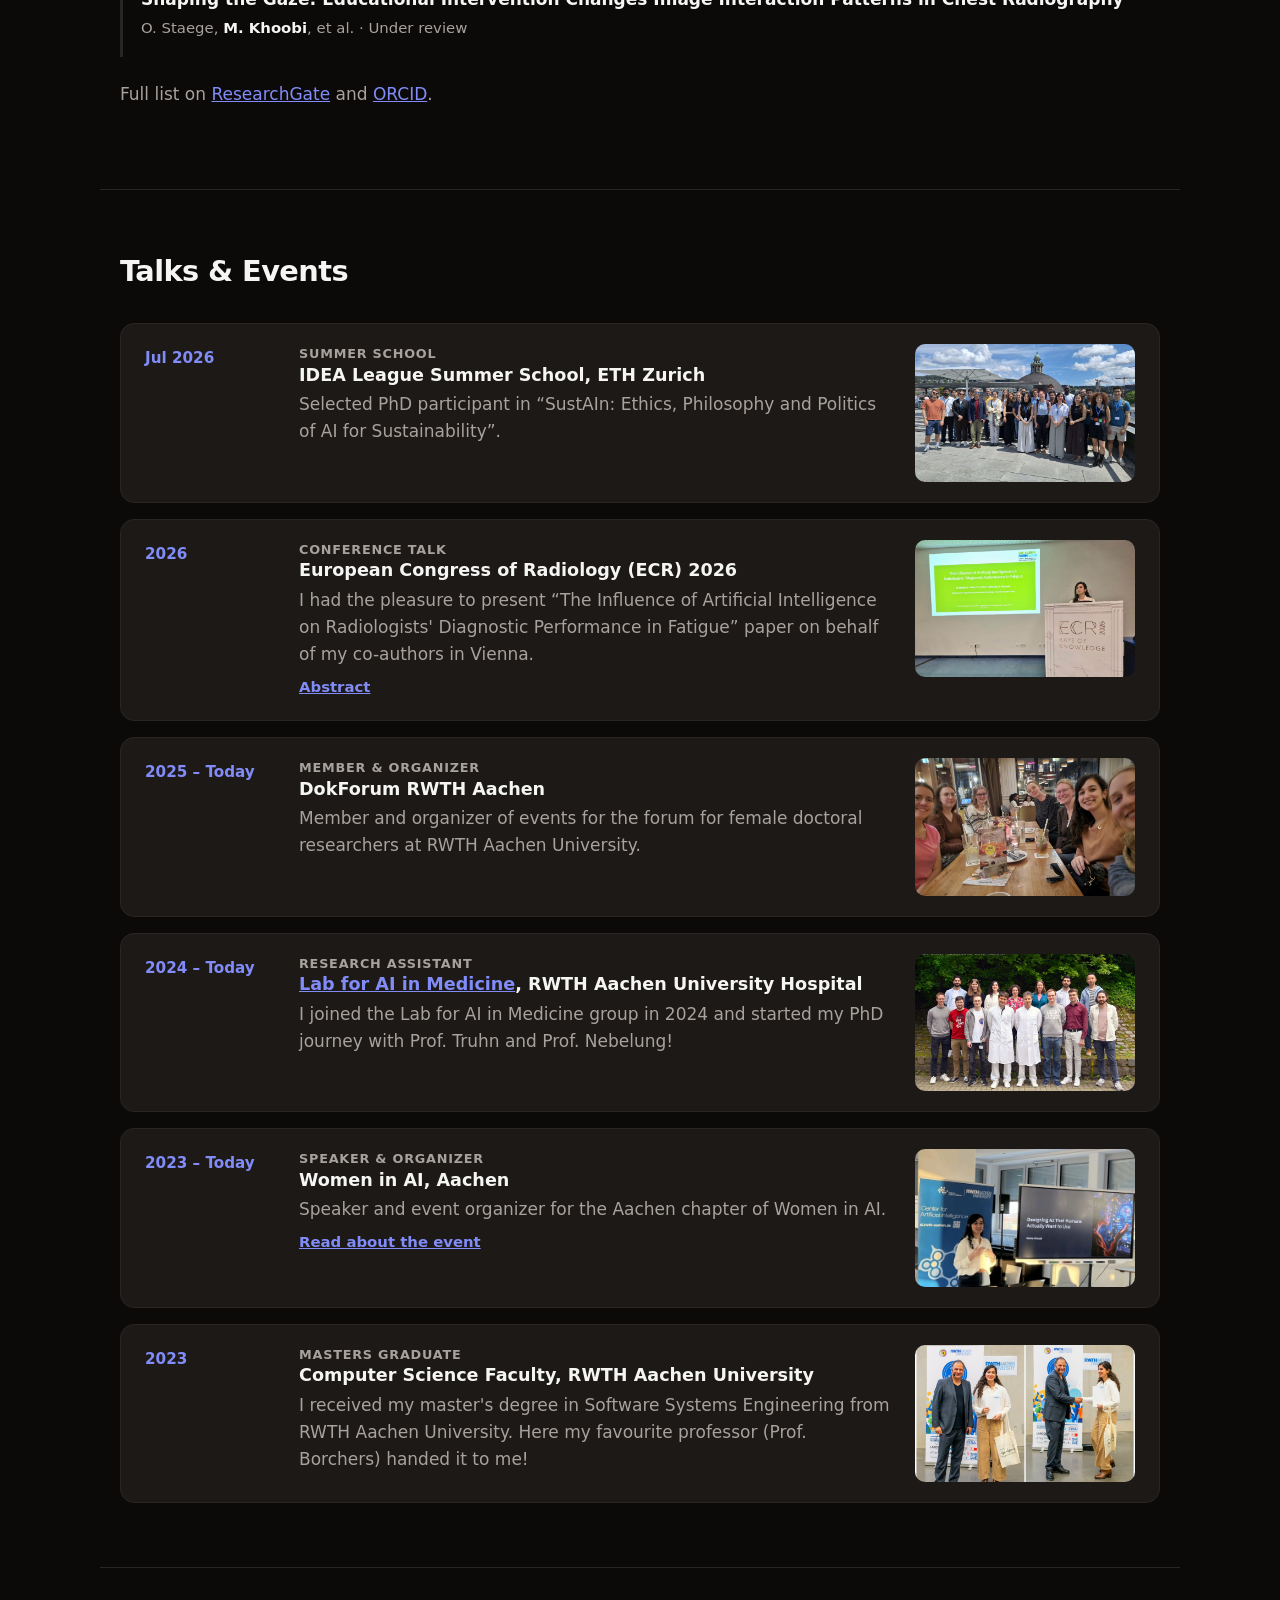
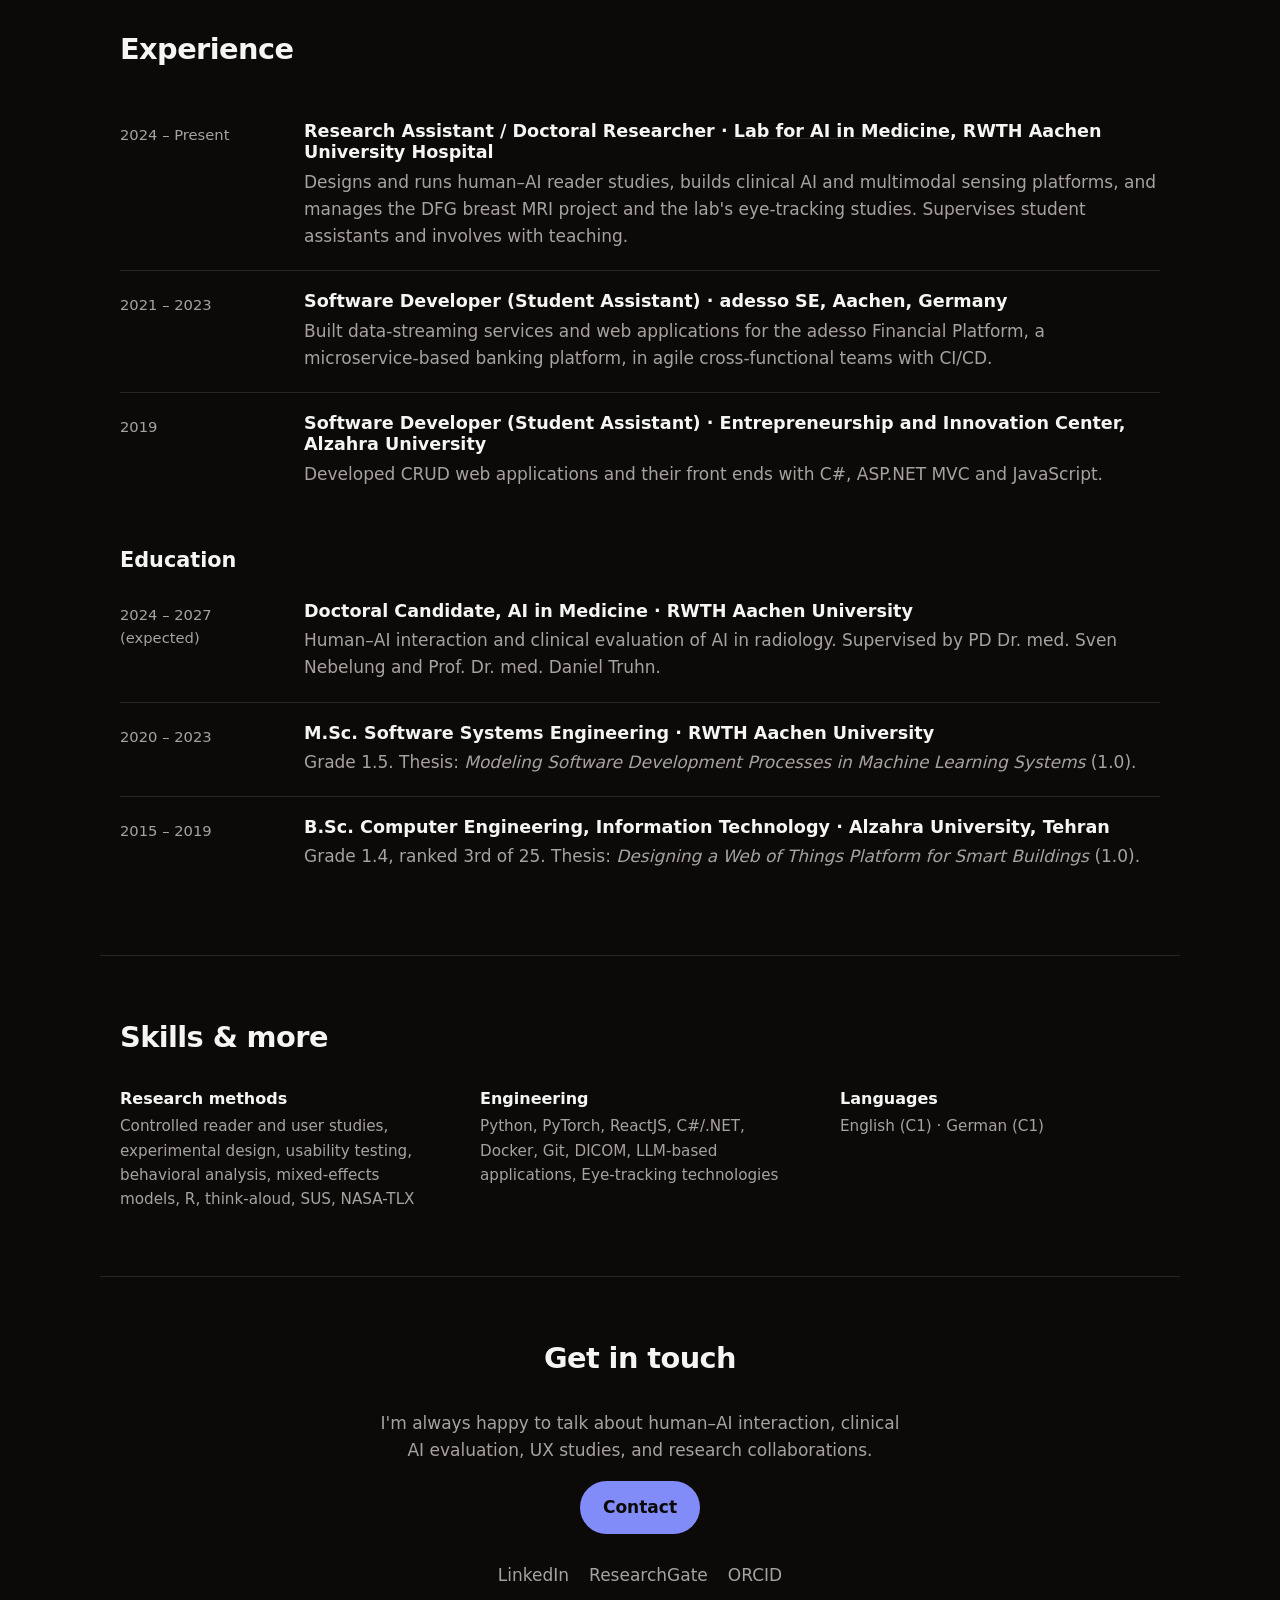
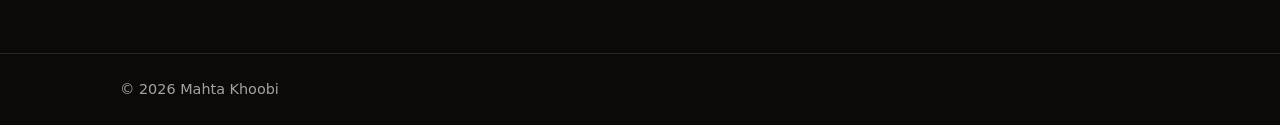
==== commit c1a94887: "Change contact email link text to 'Contact'" ====
--- a/index.html
+++ b/index.html
@@ -335,7 +335,7 @@
     <section id="contact" class="section container contact">
       <h2 class="section-title">Get in touch</h2>
       <p>I'm always happy to talk about human–AI interaction, clinical AI evaluation, UX studies, and research collaborations.</p>
-      <a class="btn btn-primary" href="mailto:mahta.khoobi@rwth-aachen.de">mahta.khoobi@rwth-aachen.de</a>
+      <a class="btn btn-primary" href="mailto:mahta.khoobi@rwth-aachen.de">Contact</a>
       <ul class="socials">
         <li><a href="https://www.linkedin.com/in/mahta-khoobi" target="_blank" rel="noopener">LinkedIn</a></li>
         <li><a href="https://www.researchgate.net/profile/Mahta_Khoobi" target="_blank" rel="noopener">ResearchGate</a></li>
